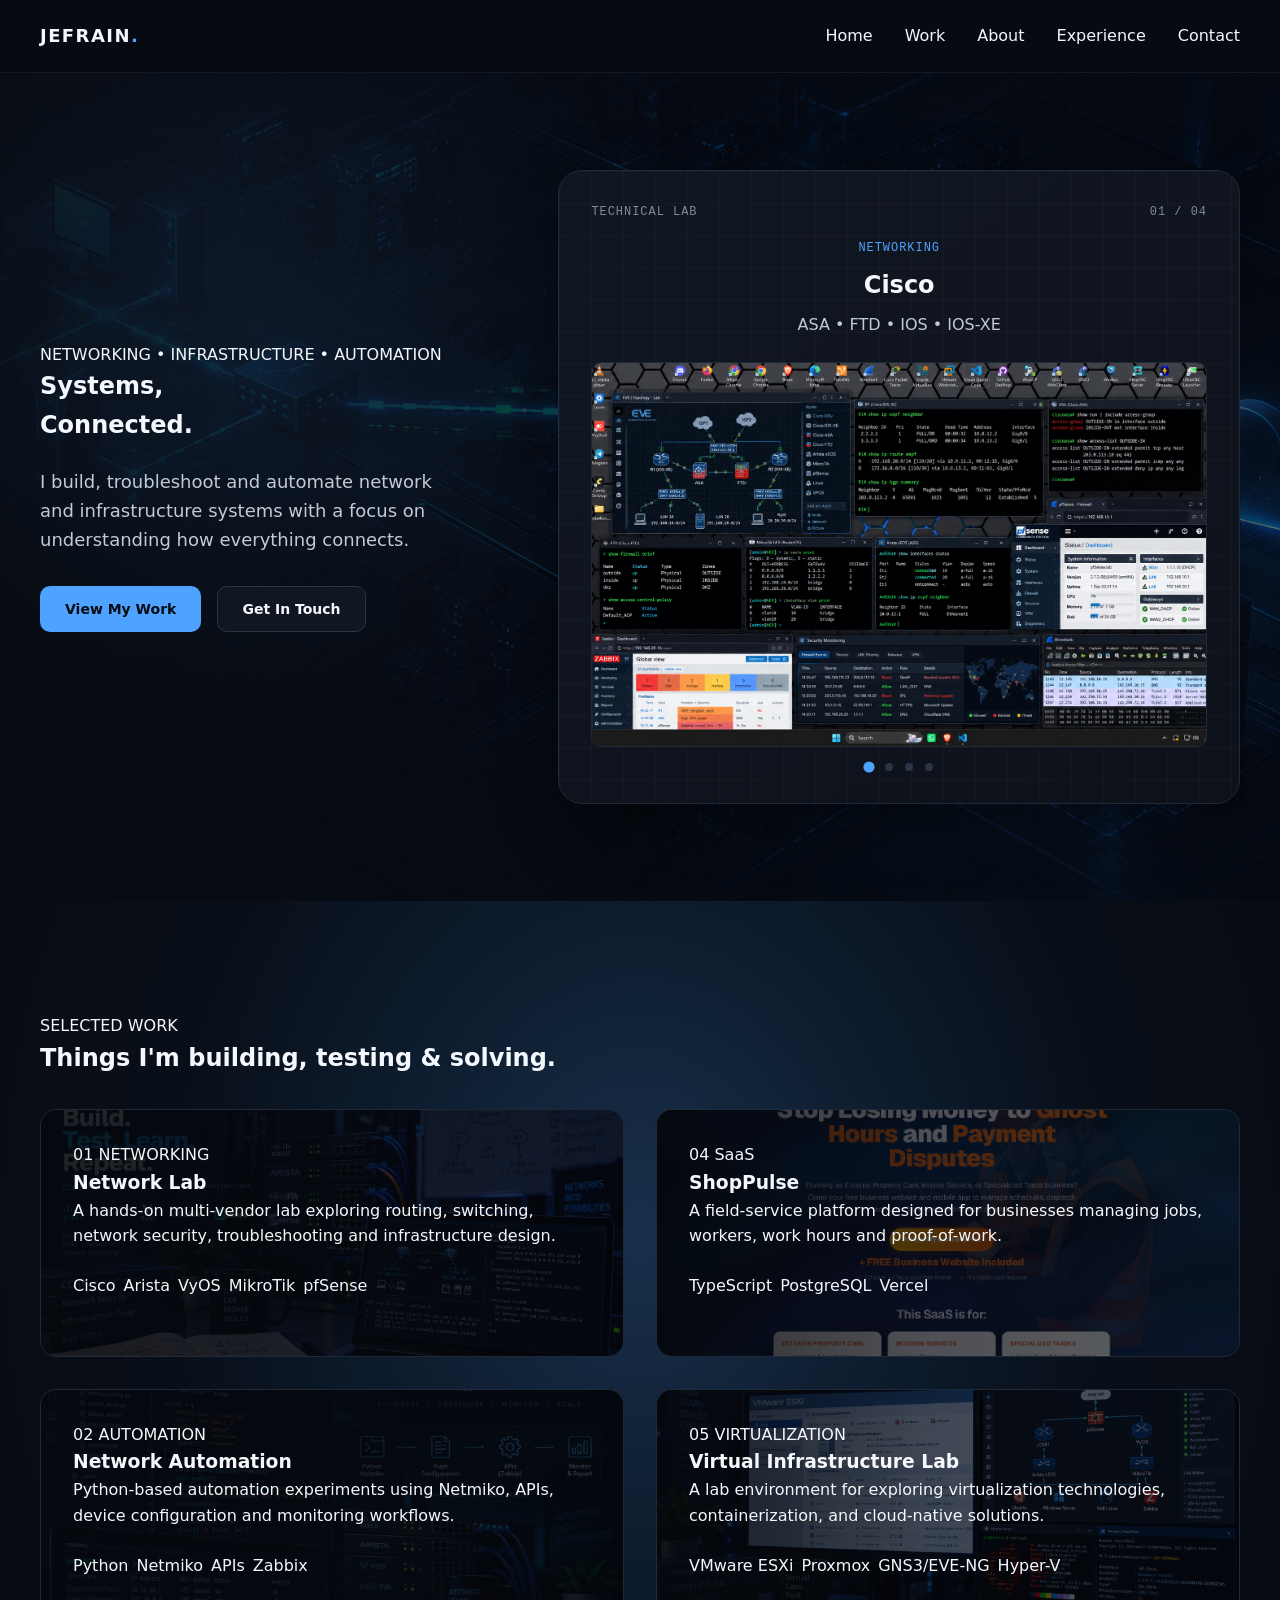
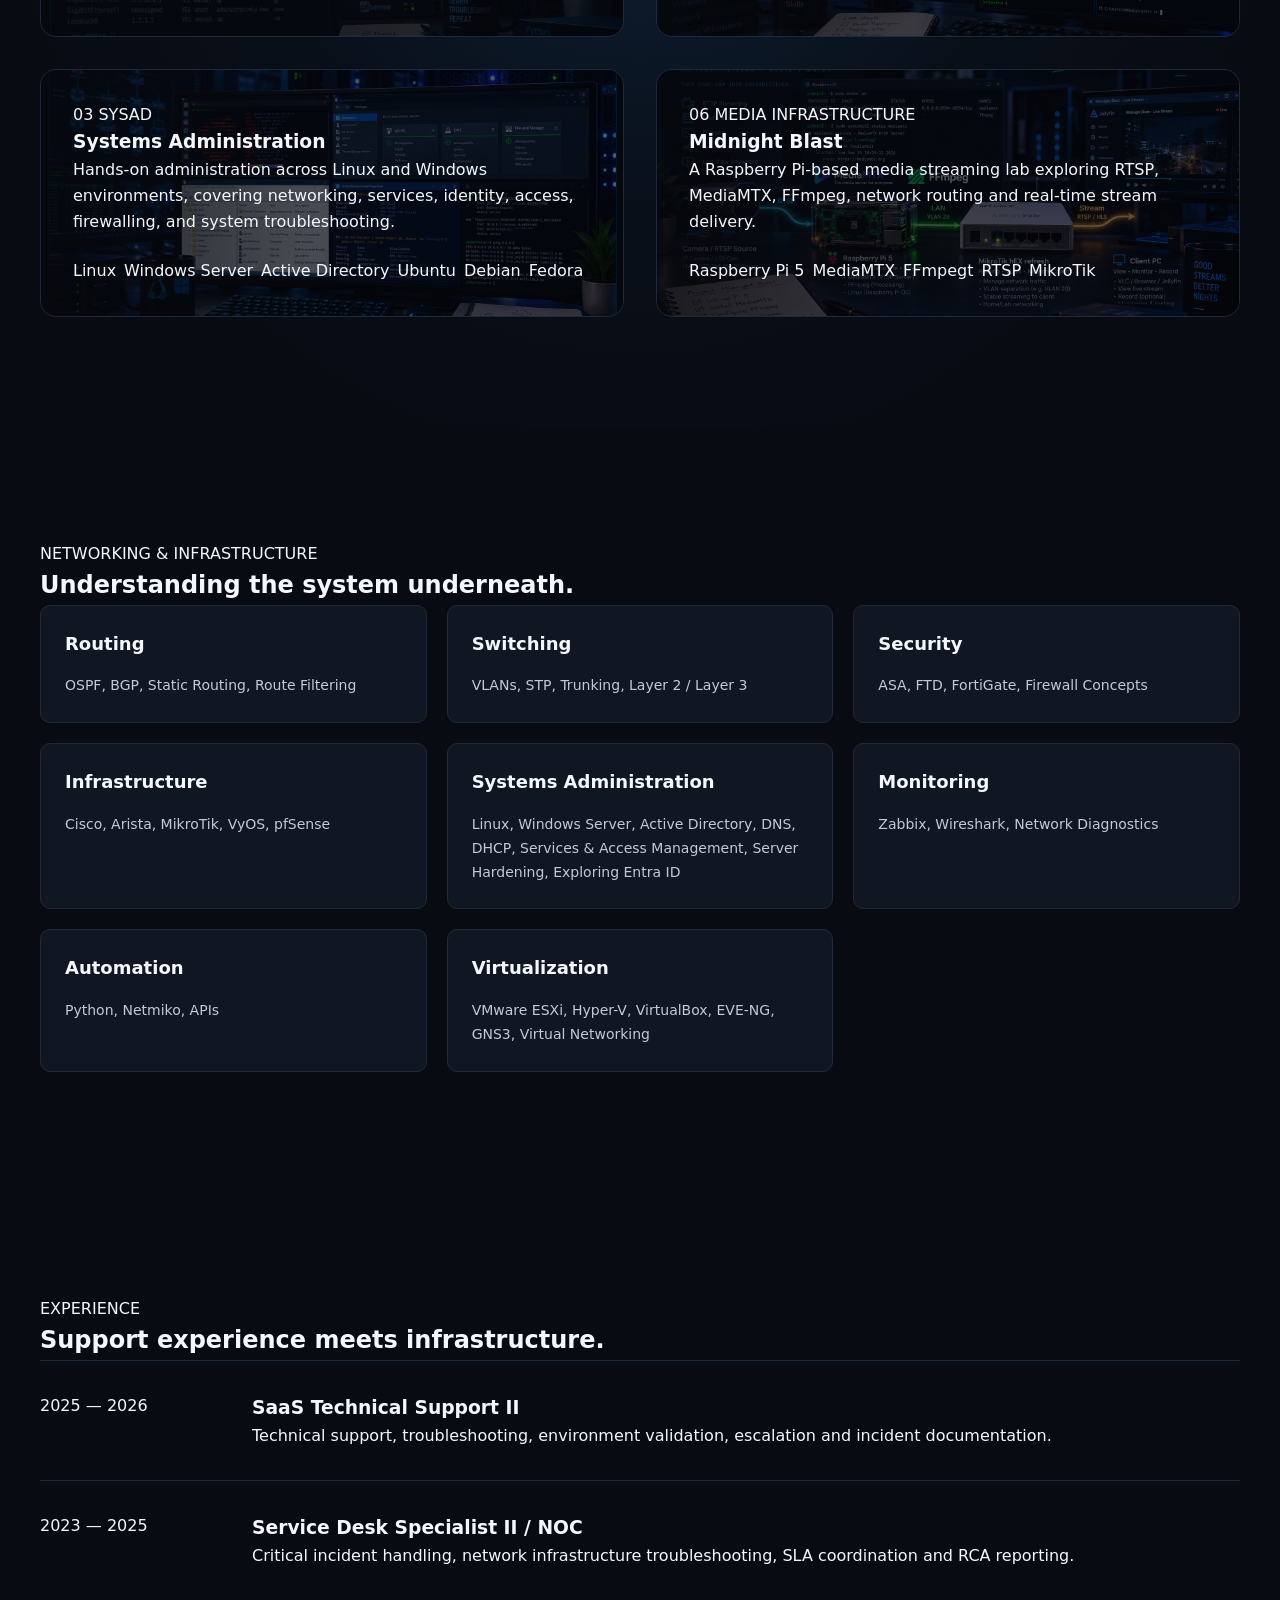
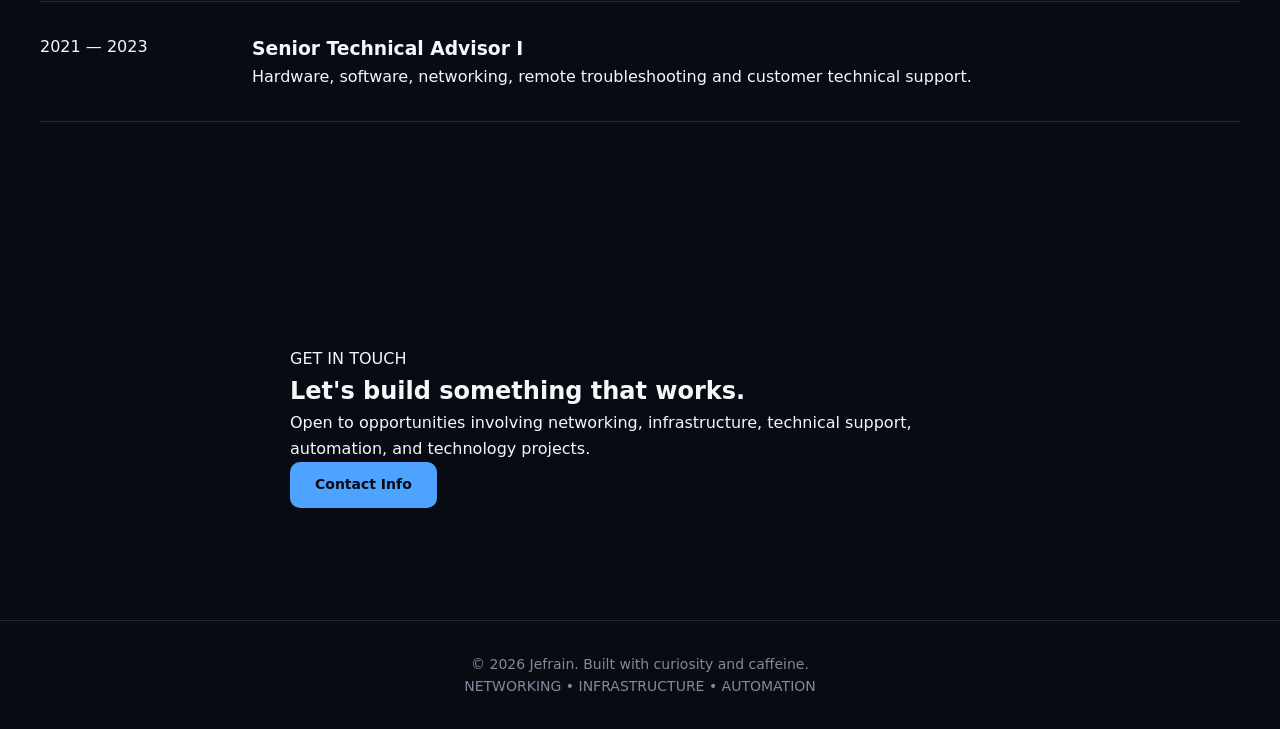
==== index.html @ 396297fc "upload arista image" ====
<!doctype html>
<html lang="en">
  <head>
    <meta charset="UTF-8" />
    <meta name="viewport" content="width=device-width, initial-scale=1.0" />

    <title>Jefrain | Networking & Infrastructure</title>

    <meta
      name="description"
      content="Jefrain's professional portfolio — networking, infrastructure, automation, technical support, and software projects."
    />

    <link rel="stylesheet" href="./css/reset.css" />
    <link rel="stylesheet" href="./css/variables.css" />
    <link rel="stylesheet" href="./css/main.css" />
    <link rel="stylesheet" href="./css/responsive.css" />
  </head>

  <body>
    <!-- =========================
         HEADER
    ========================== -->
    <header class="site-header">
      <nav class="navbar container">
        <a href="#home" class="logo"> JEFRAIN<span>.</span> </a>


        <ul class="nav-links">
          <li><a href="#home">Home</a></li>
          <li><a href="#work">Work</a></li>
          <li><a href="#about">About</a></li>
          <li><a href="#experience">Experience</a></li>
          <li><a href="#contact">Contact</a></li>
        </ul>
              
        <button
          class="nav-toggle"
          type="button"
          aria-label="Open navigation menu"
          aria-expanded="false"
        >
          <span></span>
          <span></span>
          <span></span>
        </button>
      </nav>
    </header>

    <main>
      <!-- =========================
     HERO
========================== -->
      <section id="home" class="hero">
        <div class="hero-background" aria-hidden="true"></div>

        <div class="container hero-grid">
          <div class="hero-content">
            <p class="eyebrow">NETWORKING • INFRASTRUCTURE • AUTOMATION</p>

            <h1>
              Systems,<br />
              <span>Connected.</span>
            </h1>

            <p class="hero-description">
              I build, troubleshoot and automate network</br>
              and infrastructure systems with a focus on</br>
               understanding how everything connects.
            </p>

            <div class="hero-actions">
              <a href="#work" class="btn btn-primary"> View My Work </a>

              <a href="#contact" class="btn btn-secondary"> Get In Touch </a>
            </div>
          </div>

          <!-- Vendor / Project Carousel -->
          <div class="hero-carousel">
            <div class="carousel-header">
              <span>TECHNICAL LAB</span>
              <span class="carousel-status"> 01 / 04 </span>
            </div>

            <div class="carousel-track">
              <article class="carousel-slide is-active">
                <div class="slide-label">NETWORKING</div>

                <h2>Cisco</h2>

                <p>ASA • FTD • IOS • IOS-XE</p>

              <div class="slide-visual">
                  <img
                      src="./assets/images/cisco/lab1-bg.png"
                      alt="Cisco security lab with ASA, FTD, routers, switches and Wireshark"
                  />
              </div> 
              </article>

              <article class="carousel-slide">
                <div class="slide-label">NETWORKING</div>

                <h2>Arista</h2>

                <p>EOS • Switching • Automation</p>

                <div class="slide-visual">
                  <img
                    src="./assets/images/vendors/arista.png"
                    alt="Arista Layer 2/3 switching"
                    >
                

                </div>
              </article>

              <article class="carousel-slide">
                <div class="slide-label">ROUTING</div>

                <h2>VyOS</h2>

                <p>OSPF • BGP • Routing • Firewall</p>

                <div class="slide-visual">
                  <span>VYOS</span>
                  </br>
                </br>
                </br>
                  <placeholder>....loading... please wait.....</placeholder>
                </div>
              </article>

              <article class="carousel-slide">
                <div class="slide-label">INFRASTRUCTURE</div>

                <h2>MikroTik</h2>

                <p>RouterOS • VLAN • Routing</p>

                <div class="slide-visual">
                  <span>ROUTEROS</span>
                  </br>
                </br>
                </br>
                  <placeholder>....loading... please wait.....</placeholder>
                </div>
              </article>
            </div>

            <div class="carousel-controls">

              <div class="carousel-dots">
                <button
                  class="carousel-dot is-active"
                  type="button"
                  aria-label="Go to slide 1"
                ></button>

                <button
                  class="carousel-dot"
                  type="button"
                  aria-label="Go to slide 2"
                ></button>

                <button
                  class="carousel-dot"
                  type="button"
                  aria-label="Go to slide 3"
                ></button>

                <button
                  class="carousel-dot"
                  type="button"
                  aria-label="Go to slide 4"
                ></button>
              </div>
            </div>
          </div>
        </div>
      </section>

      <!-- =========================
             WORK
        ========================== -->
      <section id="work" class="section work-section">
        <div class="container">
          <div class="section-heading">
            <p class="eyebrow">SELECTED WORK</p>

            <h2>
              Things I'm building,
              <span>testing & solving.</span>
            </h2>
          </div>

          <div class="project-grid">
            <article class="project-card project-featured" 
                      tabindex="0" role="button"  >
              <div class="project-meta">
                <span>01</span>
                <span>NETWORKING</span>
              </div>

              <h3>Network Lab</h3>
              <div
                class="project-background networking-background"
                aria-hidden="true"
              ></div>
              <p>
                A hands-on multi-vendor lab exploring routing, switching,
                network security, troubleshooting and infrastructure design.
              </p>

              <div class="project-tags">
                <span>Cisco</span>
                <span>Arista</span>
                <span>VyOS</span>
                <span>MikroTik</span>
                <span>pfSense</span>
              </div>
            </article>

            <article class="project-card" 
                      tabindex="0" role="button">
              <div class="project-meta">
                <span>02</span>
                <span>AUTOMATION</span>
              </div>

              <h3>Network Automation</h3>
              <div
                class="project-background automation-background"
                aria-hidden="true"
              ></div>
              <p>
                Python-based automation experiments using Netmiko, APIs, device
                configuration and monitoring workflows.
              </p>

              <div class="project-tags">
                <span>Python</span>
                <span>Netmiko</span>
                <span>APIs</span>
                <span>Zabbix</span>
              </div>
            </article>

            <article class="project-card" 
                    tabindex="0" role="button">
              <div class="project-meta">
                <span>03</span>
                <span>SYSAD</span>
              </div>

              <h3>Systems Administration</h3>
              <div
                class="project-background linux-bg2"
                aria-hidden="true"
              ></div>

              <p>
                  Hands-on administration across Linux and Windows environments,
                  covering networking, services, identity, access, firewalling,
                  and system troubleshooting.
              </p>

              <div class="project-tags">
                <span>Linux</span>
                 <span>Windows Server</span>
                 <span>Active Directory</span>
                <span>Ubuntu</span>
                <span>Debian</span>
                <span>Fedora</span>
              </div>
            </article>
            <article class="project-card" 
              tabindex="0" role="button">
              <div class="project-meta">
                <span>04</span>
                <span>SaaS</span>
              </div>

              <h3>ShopPulse</h3>
              <div
                class="project-background shoppulse-background"
                aria-hidden="true"
              ></div>

              <p>
                A field-service platform designed for businesses managing jobs,
                workers, work hours and proof-of-work.
              </p>

              <div class="project-tags">
                <span>TypeScript</span>
                <span>PostgreSQL</span>
                <span>Vercel</span>
              </div>
            </article>
            <article class="project-card" 
                    tabindex="0" role="button"  >
              <div class="project-meta">
                <span>05</span>
                <span>VIRTUALIZATION</span>
              </div>
              <h3>Virtual Infrastructure Lab</h3>
              <div
                class="project-background virtualization-background"
                aria-hidden="true"
                ></div>
              <p>
                A lab environment for exploring virtualization technologies,
                containerization, and cloud-native solutions.
              </p>

              <div class="project-tags">
                <span>VMware ESXi</span>
                <span>Proxmox</span>
                <span>GNS3/EVE-NG</span>
                <span>Hyper-V</span>
              </div>
            </article>
            <article class="project-card" 
                    tabindex="0" role="button">
              <div class="project-meta">
                <span>06</span>
                <span>MEDIA INFRASTRUCTURE</span>
              </div>
              <h3>Midnight Blast</h3>
              <div
                class="project-background midnight-blast-background"
                aria-hidden="true"
              ></div>
              <p>
                A Raspberry Pi-based media streaming lab exploring
                RTSP, MediaMTX, FFmpeg, network routing and
                real-time stream delivery.
              </p>

              <div class="project-tags">
                <span>Raspberry Pi 5</span>
                <span>MediaMTX</span>
                <span>FFmpegt</span>
                <span>RTSP</span>
                <span>MikroTik</span>
              </div>
            </article>
          </div>
        </div>
      </section>

      <!-- =========================
             NETWORKING
        ========================== -->
      <section id="about" class="section networking-section">
        <div class="container">
          <div class="section-heading">
            <p class="eyebrow">NETWORKING & INFRASTRUCTURE</p>

            <h2>
              Understanding the
              <span>system underneath.</span>
            </h2>
          </div>

          <div class="skills-grid">
            <div class="skill-group">
              <h3 class="skill-title">Routing</h3>
              <p>OSPF, BGP, Static Routing, Route Filtering</p>
            </div>

            <div class="skill-group">
              <h3 class="skill-title">Switching</h3>
              <p>VLANs, STP, Trunking, Layer 2 / Layer 3</p>
            </div>

            <div class="skill-group">
              <h3 class="skill-title">Security</h3>
              <p>ASA, FTD, FortiGate, Firewall Concepts</p>
            </div>

            <div class="skill-group">
              <h3 class="skill-title">Infrastructure</h3>
              <p>Cisco, Arista, MikroTik, VyOS, pfSense</p>
            </div>

            <div class="skill-group">
              <h3 class="skill-title">Systems Administration</h3>
              <p>
                Linux, Windows Server, Active Directory, DNS, DHCP,
                Services & Access Management, Server Hardening, 
                 Exploring Entra ID
              </p>
            </div>

            <div class="skill-group">
              <h3 class="skill-title">Monitoring</h3>
              <p>Zabbix, Wireshark, Network Diagnostics</p>
            </div>          

            <div class="skill-group">
              <h3 class="skill-title">Automation</h3>
              <p>Python, Netmiko, APIs</p>
            </div>

            <div class="skill-group">
              <h3 class="skill-title">Virtualization</h3>
              <p>
                VMware ESXi, Hyper-V, VirtualBox,
               EVE-NG, GNS3, Virtual Networking
              </p>
            </div>
          </div>
        </div>
      </section>

      <!-- =========================
             EXPERIENCE
        ========================== -->
      <section id="experience" class="section experience-section">
        <div class="container">
          <div class="section-heading">
            <p class="eyebrow">EXPERIENCE</p>

            <h2>
              Support experience
              <span>meets infrastructure.</span>
            </h2>
          </div>

          <div class="experience-list">
            <article class="experience-item">
              <span class="experience-year"> 2025 — 2026 </span>

              <div>
                <h3>SaaS Technical Support II</h3>
                <p>
                  Technical support, troubleshooting, environment validation,
                  escalation and incident documentation.
                </p>
              </div>
            </article>

            <article class="experience-item">
              <span class="experience-year"> 2023 — 2025 </span>

              <div>
                <h3>Service Desk Specialist II / NOC</h3>
                <p>
                  Critical incident handling, network infrastructure
                  troubleshooting, SLA coordination and RCA reporting.
                </p>
              </div>
            </article>

            <article class="experience-item">
              <span class="experience-year"> 2021 — 2023 </span>

              <div>
                <h3>Senior Technical Advisor I</h3>
                <p>
                  Hardware, software, networking, remote troubleshooting and
                  customer technical support.
                </p>
              </div>
            </article>
          </div>
        </div>
      </section>

      <!-- =========================
             CONTACT
        ========================== -->
      <section id="contact" class="section contact-section">
        <div class="container contact-content">
          <p class="eyebrow">GET IN TOUCH</p>

          <h2>
            Let's build something
            <span>that works.</span>
          </h2>

          <p>
            Open to opportunities involving networking, infrastructure,
            technical support, automation, and technology projects.
          </p>

          <button type="button" class="btn btn-primary2" id="contactModalOpen">
            Contact Info
          </button>
        </div>
      </section>
      <!-- =========================
     PROJECT ENLARGE MODAL
========================== -->
<div
    class="project-modal"
    id="projectModal"
    aria-hidden="true"
>
    <div
        class="project-modal-content"
        id="projectModalContent"
    ></div>
</div>
    </main>

    <!-- =========================
         FOOTER
    ========================== -->
    <footer class="site-footer">
      <div class="container footer-content">
        <p>© 2026 Jefrain. Built with curiosity and caffeine.</p>

        <p>NETWORKING • INFRASTRUCTURE • AUTOMATION</p>
      </div>
    </footer>

    <!-- =========================
     CONTACT MODAL
========================== -->
    <div class="contact-modal" id="contactModal" aria-hidden="true">
      <div class="contact-modal-backdrop"></div>

      <div
        class="contact-modal-panel"
        role="dialog"
        aria-modal="true"
        aria-labelledby="contactModalTitle"
      >
        <button
          type="button"
          class="contact-modal-close"
          id="contactModalClose"
          aria-label="Close contact information"
        >
          ×
        </button>

        <p class="eyebrow">CONTACT</p>

        <h2 id="contactModalTitle">Let's connect.</h2>

        <p class="contact-modal-description">
          Feel free to reach out regarding networking, infrastructure, technical
          support, automation, or technology projects.
        </p>

        <div class="contact-modal-links">
          <a href="mailto:jefpaigalan.14@gmail.com" class="contact-link">
            <span>Email</span>

            <strong> jefpaigalan.14@gmail.com </strong>
          </a>

          <a
            href="https://github.com/fraine83"
            target="_blank"
            rel="noopener noreferrer"
            class="contact-link"
          >
            <span>GitHub</span>

            <strong> View GitHub </strong>
          </a>

          <a
            href="https://www.linkedin.com/in/jefrain-paigalan-88a523220/"
            target="_blank"
            rel="noopener noreferrer"
            class="contact-link"
          >
            <span>LinkedIn</span>

            <strong> View Profile </strong>
          </a>
          <a href="tel:+63XXXXXXXXXX" class="contact-link">
            <span>Phone</span>

            <strong> +63 995 965 7928 </strong>
          </a>
        </div>
      </div>
    </div>

    <!-- JavaScript -->
    <script type="module" src="./js/main.js"></script>
    <script type="module" src="./js/navigation.js"></script>
    <script type="module" src="./js/carousel.js"></script>
    <script type="module" src="./js/modal.js"></script>
    <script type="module" src="./js/project-modal.js"></script>
  </body>
</html>
---- css/variables.css ----
:root {
    /* =========================
       COLORS
    ========================== */

    --color-bg: #080b12;
    --color-bg-secondary: #0d111a;

    --color-surface: #111722;
    --color-surface-hover: #151d2b;

    --color-border: #202938;
    --color-border-light: #2b3547;

    --color-text: #f4f7fb;
    --color-text-secondary: #c3cad6;
    --color-text-muted: #7f8a9d;

    --color-accent: #4da3ff;
    --color-accent-light: #79bbff;
    --color-accent-dark: #287dcc;

    --color-success: #4ade80;


    /* =========================
       TYPOGRAPHY
    ========================== */

    --font-primary:
        Inter,
        ui-sans-serif,
        system-ui,
        -apple-system,
        BlinkMacSystemFont,
        "Segoe UI",
        sans-serif;

    --font-mono:
        "JetBrains Mono",
        "SFMono-Regular",
        Consolas,
        "Liberation Mono",
        monospace;


    /* =========================
       FONT SIZES
    ========================== */

    --text-xs: 0.75rem;
    --text-sm: 0.875rem;
    --text-base: 1rem;
    --text-lg: 1.125rem;
    --text-xl: 1.25rem;
    --text-2xl: 1.5rem;
    --text-3xl: 2rem;
    --text-4xl: 2.75rem;
    --text-5xl: 4rem;
    --text-6xl: 5rem;


    /* =========================
       SPACING
    ========================== */

    --space-1: 0.25rem;
    --space-2: 0.5rem;
    --space-3: 0.75rem;
    --space-4: 1rem;
    --space-5: 1.25rem;
    --space-6: 1.5rem;
    --space-8: 2rem;
    --space-10: 2.5rem;
    --space-12: 3rem;
    --space-16: 4rem;
    --space-20: 5rem;
    --space-24: 6rem;
    --space-32: 8rem;


    /* =========================
       LAYOUT
    ========================== */

    --container-width: 1200px;
    --container-padding: 1.5rem;

    --section-padding: 7rem;


    /* =========================
       BORDER RADIUS
    ========================== */

    --radius-sm: 6px;
    --radius-md: 10px;
    --radius-lg: 16px;
    --radius-xl: 24px;


    /* =========================
       SHADOWS
    ========================== */

    --shadow-sm:
        0 4px 12px rgba(0, 0, 0, 0.2);

    --shadow-md:
        0 12px 30px rgba(0, 0, 0, 0.3);

    --shadow-lg:
        0 20px 60px rgba(0, 0, 0, 0.4);


    /* =========================
       TRANSITIONS
    ========================== */

    --transition-fast: 150ms ease;
    --transition-normal: 250ms ease;
    --transition-slow: 400ms ease;
}
---- css/main.css ----
/* =========================
   BASE
========================= */

body {
    background: var(--color-bg);
    color: var(--color-text);
    font-family: var(--font-primary);
    font-size: var(--text-base);
    line-height: 1.6;
}

::selection {
    background: var(--color-accent);
    color: var(--color-bg);
}


/* =========================
   LAYOUT
========================= */

.container {
    width: min(100% - (var(--container-padding) * 2), var(--container-width));
    margin-inline: auto;
}

.section {
    padding-block: var(--section-padding);
}

.section-header {
    margin-bottom: var(--space-12);
}

.section-eyebrow {
    margin-bottom: var(--space-3);
    color: var(--color-accent);
    font-family: var(--font-mono);
    font-size: var(--text-sm);
    font-weight: 600;
    letter-spacing: 0.08em;
    text-transform: uppercase;
}

.section-title {
    font-size: var(--text-4xl);
    line-height: 1.15;
    letter-spacing: -0.03em;
}

.section-description {
    max-width: 650px;
    margin-top: var(--space-4);
    color: var(--color-text-secondary);
}


/* =========================
   HEADER
========================= */

.site-header {
    position: sticky;
    top: 0;
    z-index: 1000;

    border-bottom: 1px solid rgba(255, 255, 255, 0.06);

    background: rgba(8, 11, 18, 0.85);
    backdrop-filter: blur(16px);
}

.navbar {
    min-height: 72px;

    display: flex;
    align-items: center;
    justify-content: space-between;
}

.logo {
    color: var(--color-text);
    font-size: var(--text-lg);
    font-weight: 800;
    letter-spacing: 0.08em;
}

.logo span {
    color: var(--color-accent);
}

.nav-links {
    display: flex;
    align-items: center;
    gap: var(--space-8);
}

.nav-link {
    position: relative;

    color: var(--color-text-secondary);
    font-size: var(--text-sm);

    transition:
        color var(--transition-fast);
}

.nav-link:hover,
.nav-link:focus-visible {
    color: var(--color-text);
}

.nav-link::after {
    content: "";

    position: absolute;
    left: 0;
    bottom: -8px;

    width: 100%;
    height: 2px;

    background: var(--color-accent);

    transform: scaleX(0);
    transform-origin: left;

    transition: transform var(--transition-normal);
}

.nav-link:hover::after,
.nav-link:focus-visible::after {
    transform: scaleX(1);
}

.nav-toggle {
    display: none;
}


/* =========================
   HERO
========================= */

.hero {
    position: relative;
    min-height: calc(100vh - 72px);
    display: flex;
    align-items: center;
    padding-block: var(--space-20);
    overflow: hidden;
    isolation: isolate;
}

.hero-background {
    position: absolute;
    inset: 0;

    background-image:
        linear-gradient(
            90deg,
            rgba(8, 11, 18, 0.96) 0%,
            rgba(8, 11, 18, 0.82) 35%,
            rgba(8, 11, 18, 0.55) 65%,
            rgba(8, 11, 18, 0.60) 100%
        ),
        url("../assets/images/projects/hero-network-bg.png");

    background-size: cover;
    background-position: center;
    background-repeat: no-repeat;

    z-index: -1;
}

.hero-grid {
    position: relative;
    z-index: 1;

    display: grid;
    grid-template-columns: 1fr 1.5fr;
    align-items: center;
    gap: var(--space-16);
}


.hero::before {
    content: "";

    position: absolute;
    inset: 0;

    background:
        radial-gradient(
            circle at 20% 30%,
            rgba(77, 163, 255, 0.08),
            transparent 35%
        ),
        radial-gradient(
            circle at 80% 70%,
            rgba(77, 163, 255, 0.05),
            transparent 30%
        );

    pointer-events: none;
}

.hero-content {
    position: relative;
    z-index: 1;

    display: flex;
    flex-direction: column;
    align-items: flex-start;
    
    max-width: 600px;
}

/* .hero-text {
    max-width: 650px;
} */


.hero-eyebrow {
    margin-bottom: var(--space-5);
    
    color: var(--color-accent);
    font-family: var(--font-mono);
    font-size: var(--text-sm);
    font-weight: 600;
    letter-spacing: 0.1em;
}

.hero-title {
    font-size: clamp(
        var(--text-4xl),
        6vw,
        var(--text-6xl)
    );

    line-height: 0.98;
    letter-spacing: -0.05em;
}

.hero-title span {
    color: var(--color-accent);
}

.hero-description {
    max-width: 600px;
    margin-top: var(--space-6);

    color: var(--color-text-secondary);
    font-size: var(--text-lg);
}

.hero-actions {
    display: flex;
    flex-wrap: wrap;
    gap: var(--space-4);

    margin-top: var(--space-8);
}


/* =========================
   BUTTONS
========================= */

.btn {
    display: inline-flex;
    align-items: center;
    justify-content: center;

    min-height: 46px;
    padding-inline: var(--space-6);

    border: 1px solid transparent;
    border-radius: var(--radius-md);

    font-size: var(--text-sm);
    font-weight: 600;

    transition:
        background var(--transition-fast),
        border-color var(--transition-fast),
        color var(--transition-fast),
        transform var(--transition-fast);
}

.btn:hover {
    transform: translateY(-2px);
}

.btn-primary {
    background: var(--color-accent);
    color: var(--color-bg);   
}
.btn-primary2 {
    background: var(--color-accent);
    color: var(--color-bg);   
}

.btn-primary:hover {
    background: var(--color-accent-light);
}

.btn-secondary {
    border-color: var(--color-border-light);
    background: var(--color-surface);
    color: var(--color-text);
}

.btn-secondary:hover {
    border-color: var(--color-accent);
}

/* =========================
   HERO CAROUSEL
========================= */

.hero-carousel {
    position: relative;

    width: 100%;
    min-width: 0;
    min-height: 480px;

    padding: var(--space-8);

    border: 1px solid var(--color-border);
    border-radius: var(--radius-xl);

    background:
        linear-gradient(
            145deg,
            var(--color-surface),
            var(--color-bg-secondary)
        );

    box-shadow: var(--shadow-lg);

    overflow: hidden;
}


/* Subtle technical grid */
.hero-carousel::before {
    content: "";

    position: absolute;
    inset: 0;

    background-image:
        linear-gradient(
            rgba(255, 255, 255, 0.025) 1px,
            transparent 1px
        ),
        linear-gradient(
            90deg,
            rgba(255, 255, 255, 0.025) 1px,
            transparent 1px
        );

    background-size: 32px 32px;

    pointer-events: none;
}


/* =========================
   CAROUSEL HEADER
========================= */

.carousel-header {
    position: relative;
    z-index: 2;

    display: flex;
    justify-content: space-between;
    align-items: center;

    width: 100%;
    margin-bottom: var(--space-4);

    color: var(--color-text-muted);

    font-family: var(--font-mono);
    font-size: var(--text-xs);

    letter-spacing: 0.08em;
}


/* =========================
   CAROUSEL TRACK
========================= */

.carousel-track {
    position: relative;
    z-index: 1;

    width: 100%;
}


/* =========================
   SLIDES
========================= */

.carousel-slide {
    position: absolute;
    inset: 0;

    width: 100%;

    display: flex;
    flex-direction: column;
    align-items: center;

    opacity: 0;
    visibility: hidden;
    pointer-events: none;

    transition:
        opacity var(--transition-slow),
        visibility var(--transition-slow);
}

.carousel-slide.is-active {
    position: relative;

    opacity: 1;
    visibility: visible;
    pointer-events: auto;
}


/* =========================
   SLIDE TEXT
========================= */

.slide-label {
    margin-bottom: var(--space-2);

    color: var(--color-accent);

    font-family: var(--font-mono);
    font-size: var(--text-xs);

    text-transform: uppercase;
    letter-spacing: 0.08em;
}

.carousel-slide h2 {
    font-size: var(--text-2xl);
    text-align: center;
}

.carousel-slide p {
    margin-top: var(--space-2);

    color: var(--color-text-secondary);

    text-align: center;
}


/* =========================
   LAB IMAGE
========================= */

.slide-visual {
    width: 100%;
    aspect-ratio: 16 / 10;

    margin-top: var(--space-6);

    overflow: hidden;

    border: 1px solid var(--color-border);
    border-radius: var(--radius-md);

    background: var(--color-bg);
}

.slide-visual img {
    display: block;

    width: 100%;
    height: 100%;

    object-fit: cover;

    transition:
        transform var(--transition-slow),
        filter var(--transition-slow);
}

.carousel-slide:hover .slide-visual img {
    transform: scale(1.03);
    filter: brightness(1.1);
}


/* =========================
   CAROUSEL CONTROLS
========================= */

.carousel-controls {
    position: relative;
    left: 0;
    right: 0;
    width: 100%;
    margin-top: var(--space-4);
    
    z-index: 3;

    display: flex;
    justify-content: center;
    align-items: center;
}

.carousel-btn {
    width: 40px;
    height: 40px;

    display: flex;
    align-items: center;
    justify-content: center;

    border: 1px solid var(--color-border);
    border-radius: 50%;

    background: var(--color-surface);
    color: var(--color-text);

    transition:
        border-color var(--transition-fast),
        background var(--transition-fast);
}

.carousel-btn:hover {
    border-color: var(--color-accent);
    background: var(--color-surface-hover);
}


/* =========================
   DOTS
========================= */

.carousel-dots {
    display: flex;
    align-items: center;
    justify-content: center;
    gap: var(--space-3);
    
}

.carousel-dot {
    width: 8px;
    height: 8px;
    border-radius: 50%;
    background: var(--color-border-light);
    transition:
        background var(--transition-fast),
        transform var(--transition-fast);
}

.carousel-dot:hover {
    background: var(--color-text-muted);
    transform: scale(1.2);
}
.carousel-dot.is-active {
    background: var(--color-accent);
    transform: scale(1.4);
}


/* =========================
   WORK / PROJECTS
========================= */


.project-grid {
    margin-top: var(--space-8);
    display: grid;
    grid-template-columns: repeat(2, 1fr);
    grid-template-rows: repeat(3, 1fr);
    grid-auto-flow: column;
    gap: 2rem;
}
/* =========================
   PROJECT CARDS
========================= */

.project-card {
    position: relative;
    overflow: hidden;
    isolation: isolate;

    padding: var(--space-8);

    border: 1px solid var(--color-border);
    border-radius: var(--radius-lg);

    background: var(--color-surface);
    
    cursor: pointer;

    transition:
        transform var(--transition-normal),
        border-color var(--transition-normal),
        background var(--transition-normal);
}

.project-card:hover {
    transform: translateY(-3px)scale(1.005);

    border-color: var(--color-border-light);
    box-shadow:
        0 10px 25px rgba(0, 0, 0, 0.35);

}

.project-card.featured {
    grid-column: span 2;
}

.project-category {
    color: var(--color-accent);

    font-family: var(--font-mono);
    font-size: var(--text-xs);
    text-transform: uppercase;
    letter-spacing: 0.08em;
}

.project-title {
    margin-top: var(--space-3);

    font-size: var(--text-2xl);
}

.project-description {
    margin-top: var(--space-4);

    color: var(--color-text-secondary);
}

.project-tags {
    display: flex;
    flex-wrap: wrap;
    gap: var(--space-2);

    margin-top: var(--space-6);
}

.project-tag {
    padding: 4px 10px;

    border: 1px solid var(--color-border);
    border-radius: var(--radius-sm);

    color: var(--color-text-muted);

    font-family: var(--font-mono);
    font-size: var(--text-xs);
}

/* =========================
   PROJECT BACKGROUNDS
========================= */

/* Background layer */
.project-background {
    position: absolute;
    inset: 0;
    z-index: 0;

    background-size: cover;
    background-position: center;
    background-repeat: no-repeat;

    filter: brightness(0.75);

    transform: scale(1); 

     transition:
        filter var(--transition-slow),
        transform var(--transition-slow);
}

/* Brighten + zoom image on hover */
.project-card:hover .project-background {
    filter: brightness(1.15);
    transform: scale(1.05);
}

/* Content layer */
.project-card > *:not(.project-background) {
    position: relative;
    z-index: 1;
}


/* SHOPPULSE */
.shoppulse-background {
    background-image:
        linear-gradient(
            90deg,
            rgba(4, 5, 8, 0.77) 0%,
            rgba(4, 5, 18, 0.60) 45%,
            rgba(4, 15, 18, 0.52) 100%
        ),
        url("../assets/images/projects/shopulse-bg.png");
}


/* AUTOMATION */
.automation-background {
    background-image:
        linear-gradient(
            90deg,
            rgba(8, 11, 18, 0.85) 0%,
            rgba(8, 11, 18, 0.80) 45%,
            rgba(8, 11, 18, 0.62) 100%
        ),
        url("../assets/images/projects/automation-bg.png");
}
/* NETWORKING */
.networking-background {
    background-image:
        linear-gradient(
            90deg,
            rgba(8, 11, 18, 0.85) 0%,
            rgba(8, 11, 18, 0.80) 45%,
            rgba(8, 11, 18, 0.62) 100%
        ),
        url("../assets/images/projects/network.png");
}
/* LINUX */
.linux-bg2 {
    background-image:
        linear-gradient(
            90deg,
            rgba(8, 11, 18, 0.85) 0%,
            rgba(8, 11, 18, 0.60) 45%,
            rgba(8, 11, 18, 0.52) 100%
        ),
        url("../assets/images/projects/linux-bg2.png");
}
/* VIRTUALIZATION */
.virtualization-background {
    background-image:
        linear-gradient(
            90deg,
            rgba(8, 11, 18, 0.85) 0%,
            rgba(8, 11, 18, 0.60) 45%,
            rgba(8, 11, 18, 0.52) 100%
        ),
        url("../assets/images/projects/virtualization-bg.png");
}
/* MIDNIGHT BLAST */
.midnight-blast-background {
    background-image:
        linear-gradient(
            90deg,
            rgba(8, 11, 18, 0.85) 0%,
            rgba(8, 11, 18, 0.60) 45%,
            rgba(8, 11, 18, 0.52) 100%
        ),
        url("../assets/images/projects/midnight-blast-bg.png");
}

/* =========================
   WORK / PROJECTS
========================= */
.work-section {
    position: relative;
    overflow: hidden;
    background: var(--color-bg);
}

.work-section::before {
    content: "";
    position: absolute;
    top: 0;
    left: 50%;
    width: 140%;
    height: 2200px;

    transform: translateX(-50%);

    background: radial-gradient(
        ellipse 55% 55% at 50% 15%,
        rgba(77, 163, 255, 0.24) 0%,
        rgba(40, 125, 204, 0.14) 28%,
        rgba(20, 67, 115, 0.07) 48%,
        transparent 72%
    );

    pointer-events: none;
    z-index: 0;
}

.work-section > .container {
    position: relative;
    z-index: 1;
}


/* =========================
   PROJECT MODAL
========================= */

.project-modal {
    position: fixed;
    inset: 0;
    z-index: 3000;

    display: flex;
    align-items: center;
    justify-content: center;

    padding: 3rem;

    background: rgba(4, 7, 12, 0.88);
    backdrop-filter: blur(10px);

    opacity: 0;
    visibility: hidden;
    pointer-events: none;

    transition:
        opacity var(--transition-normal),
        visibility var(--transition-normal);
}

.project-modal.is-open {
    opacity: 1;
    visibility: visible;
    pointer-events: auto;
}

.project-modal-content {
    width: min(1100px, 90vw);
    min-height: 600px;

    position: relative;
    overflow: hidden;

    background: var(--color-surface);

    border: 1px solid var(--color-border-light);
    border-radius: var(--radius-xl);

    box-shadow: var(--shadow-lg);

    transform: scale(0.94);

    transition: transform var(--transition-normal);
}

.project-modal.is-open .project-modal-content {
    transform: scale(1);
}

.project-modal-content .project-card {
    width: 100%;
    min-height: 600px;

    border: 0;
    border-radius: 0;

    cursor: default;
}

.project-modal-content {
    width: min(1100px, 90vw);
    min-height: 600px;

    position: relative;
    overflow: hidden;

    background: var(--color-surface);
    border: 1px solid rgba(77, 163, 255, 0.45);
    border-radius: var(--radius-xl);

    box-shadow:
        0 0 40px rgba(77, 163, 255, 0.12),
        0 30px 80px rgba(0, 0, 0, 0.55);

    transform: scale(0.94);

    transition:
        transform var(--transition-normal),
        box-shadow var(--transition-normal);
}

.project-modal.is-open .project-modal-content {
    transform: scale(1);
}
.project-modal-content .project-background {
    filter: brightness(1.15) saturate(1.15);
}

/* =========================
   SKILLS
========================= */

.skills-grid {
    display: grid;
    grid-template-columns: repeat(3, 1fr);
    gap: var(--space-5);
}

.skill-group {
    padding: var(--space-6);

    border: 1px solid var(--color-border);
    border-radius: var(--radius-md);

    background: var(--color-surface);

    transition:
        transform var(--transition-normal),
        border-color var(--transition-normal),
        background var(--transition-normal);
}

.skill-group:hover {
    transform: translateY(-4px);
    border-color: var(--color-border-light);
    background: var(--color-surface-hover);
}

.skill-title {
    margin-bottom: var(--space-4);

    color: var(--color-text);
    font-size: var(--text-lg);
}

.skill-group p {
    color: var(--color-text-secondary);

    font-size: var(--text-sm);
    line-height: 1.7;
}


/* =========================
   EXPERIENCE
========================= */

.experience-list {
    display: flex;
    flex-direction: column;
}

.experience-item {
    display: grid;
    grid-template-columns: 180px 1fr;
    gap: var(--space-8);

    padding-block: var(--space-8);

    border-top: 1px solid var(--color-border);
}

.experience-item:last-child {
    border-bottom: 1px solid var(--color-border);
}

.experience-date {
    color: var(--color-accent);

    font-family: var(--font-mono);
    font-size: var(--text-sm);
}

.experience-role {
    font-size: var(--text-xl);
}

.experience-company {
    margin-top: var(--space-1);

    color: var(--color-text-secondary);
}

.experience-description {
    max-width: 700px;
    margin-top: var(--space-4);

    color: var(--color-text-muted);
}


/* =========================
   CONTACT
========================= */

.contact {
    text-align: center;
}

.contact-content {
    max-width: 700px;
    margin-inline: auto;
}

.contact-description {
    margin-top: var(--space-4);

    color: var(--color-text-secondary);
}

.contact-actions {
    margin-top: var(--space-8);
}


/* =========================
   FOOTER
========================= */

.site-footer {
    padding-block: var(--space-8);

    border-top: 1px solid var(--color-border);

    color: var(--color-text-muted);

    font-size: var(--text-sm);
    text-align: center;
}

/* =========================
   CONTACT MODAL
========================= */

.contact-modal {
    position: fixed;
    inset: 0;
    z-index: 2000;

    display: flex;
    align-items: center;
    justify-content: center;

    padding: var(--space-6);

    opacity: 0;
    visibility: hidden;
    pointer-events: none;

    transition:
        opacity var(--transition-normal),
        visibility var(--transition-normal);
}

/* Modal visible state */
.contact-modal.is-open {
    opacity: 1;
    visibility: visible;
    pointer-events: auto;
}


/* =========================
   MODAL BACKDROP
========================= */

.contact-modal-backdrop {
    position: absolute;
    inset: 0;

    background: rgba(4, 7, 12, 0.82);
    backdrop-filter: blur(8px);
}


/* =========================
   MODAL PANEL
========================= */

.contact-modal-panel {
    position: relative;
    z-index: 1;

    width: min(100%, 560px);

    padding: var(--space-10);

    background: var(--color-surface);

    border: 1px solid var(--color-border-light);
    border-radius: var(--radius-xl);

    box-shadow: var(--shadow-lg);

    /* Opening animation */
    transform: translateY(20px) scale(0.98);

    transition:
        transform var(--transition-normal);
}

.contact-modal.is-open .contact-modal-panel {
    transform: translateY(0) scale(1);
}


/* =========================
   CLOSE BUTTON
========================= */

.contact-modal-close {
    position: absolute;

    top: var(--space-4);
    right: var(--space-4);

    width: 40px;
    height: 40px;

    display: flex;
    align-items: center;
    justify-content: center;

    color: var(--color-text-secondary);
    background: var(--color-bg-secondary);

    border: 1px solid var(--color-border);
    border-radius: 50%;

    font-size: var(--text-xl);
    line-height: 1;

    transition:
        color var(--transition-fast),
        border-color var(--transition-fast),
        background var(--transition-fast),
        transform var(--transition-fast);
}

.contact-modal-close:hover {
    color: var(--color-text);

    background: var(--color-surface-hover);
    border-color: var(--color-accent);
    transform: rotate(90deg);
}


/* =========================
   MODAL TEXT
========================= */

.contact-modal-panel .eyebrow {
    margin-bottom: var(--space-3);
}

.contact-modal-panel h2 {
    padding-right: var(--space-12);

    color: var(--color-text);

    font-size: var(--text-3xl);
    line-height: 1.15;
}

.contact-modal-description {
    margin-top: var(--space-4);

    max-width: 480px;

    color: var(--color-text-secondary);

    line-height: 1.7;
}


/* =========================
   CONTACT LINKS
========================= */

.contact-modal-links {
    display: flex;
    flex-direction: column;

    gap: var(--space-3);

    margin-top: var(--space-8);
}

.contact-link {
    display: flex;
    align-items: center;
    justify-content: space-between;

    gap: var(--space-4);

    padding: var(--space-2); /*var(--space-5)*/

    background: var(--color-bg-secondary);

    border: 1px solid var(--color-border);
    border-radius: var(--radius-md);

    transition:
        background var(--transition-fast),
        border-color var(--transition-fast),
        transform var(--transition-fast);
}

.contact-link:hover {
    background: var(--color-surface-hover);

    border-color: var(--color-accent);

    transform: translateX(4px);
}


/* Left label: Email / GitHub / LinkedIn */
.contact-link span {
    color: var(--color-text-muted);

    font-family: var(--font-mono);
    font-size: var(--text-xs);

    text-transform: uppercase;
    letter-spacing: 0.08em;
}


/* Right-side value */
.contact-link strong {
    color: var(--color-text);

    font-size: var(--text-sm);
    font-weight: 400;

    text-align: right;

    transition: color var(--transition-fast);
}

.contact-link:hover strong {
    color: var(--color-accent-light);
}
---- css/responsive.css ----
/* =========================
   MOBILE — 480px AND BELOW
========================= */

@media (max-width: 480px) {

    :root {
        --container-padding: 1rem;
        --section-padding: 4rem;
    }


    /* =========================
       NAVIGATION
    ========================= */
   
    .logo {
    margin: 0;
}
    .navbar {
        position: relative;
        min-height: 72px;

        display: flex;
        align-items: center;
        justify-content: space-between;
    }

    .nav-links {
        display: none;
    }

    .nav-toggle {
        display: flex;
        flex-direction: column;
        justify-content: center;
        align-items: center;

        width: 42px;
        height: 42px;
        gap: 5px;

        margin-left: auto;
        flex-shrink: 0;
    }

    .nav-toggle span {
        display: block;

        width: 24px;
        height: 2px;

        background: var(--color-text);
        border-radius: 2px;

        transition:
            transform var(--transition-normal),
            opacity var(--transition-normal);
    }


    /* Mobile menu open */

    .nav-links.is-open {
        display: flex;

        position: absolute;
        top: 100%;
        left: 0;
        right: 0;

        flex-direction: column;
        align-items: stretch;

        padding:
            var(--space-4)
            var(--container-padding)
            var(--space-6);

        background: rgba(8, 11, 18, 0.97);

        border-top: 1px solid var(--color-border);
        border-bottom: 1px solid var(--color-border);

        backdrop-filter: blur(12px);

        z-index: 1000;
    }

    .nav-links.is-open li {
        width: 100%;
    }

    .nav-links.is-open a {
        display: block;

        width: 100%;
        padding: var(--space-4) 0;

        color: var(--color-text-secondary);

        border-bottom: 1px solid var(--color-border);
    }

    .nav-links.is-open li:last-child a {
        border-bottom: 0;
    }

    .nav-links.is-open a:hover {
        color: var(--color-accent);
    }


    /* Hamburger -> X */

    .nav-toggle.is-open span:nth-child(1) {
        transform: translateY(7px) rotate(45deg);
    }

    .nav-toggle.is-open span:nth-child(2) {
        opacity: 0;
    }

    .nav-toggle.is-open span:nth-child(3) {
        transform: translateY(-7px) rotate(-45deg);
    }


    /* =========================
       HERO
    ========================= */

    .hero {
        min-height: auto;
        padding-block: var(--space-10);
    }

    .hero-grid {
        grid-template-columns: 1fr;
        gap: var(--space-10);
    }

    .hero-content {
        max-width: 100%;
    }

    .hero h1 {
        font-size: 2.75rem;
        line-height: 1;
    }

    .hero-description {
        max-width: 100%;
        font-size: var(--text-base);
    }

    .hero-actions {
        width: 100%;
    }

    .hero-actions .btn {
        flex: 1;
    }


    /* =========================
       CAROUSEL
    ========================= */

    .hero-carousel {
        width: 100%;
        min-height: auto;
        padding: var(--space-4);
    }

    .carousel-header {
        font-size: 0.7rem;
    }

    .carousel-slide h2 {
        font-size: var(--text-xl);
    }

    .carousel-slide p {
        font-size: var(--text-sm);
    }

    .slide-visual {
        margin-top: var(--space-4);
    }


    /* =========================
       PROJECTS
    ========================= */

    .project-grid {
        display: grid;

        grid-template-columns: 1fr;
        grid-template-rows: none;
        grid-auto-flow: row;

        gap: var(--space-5);
    }

    .project-card {
        width: 100%;
        min-width: 0;

        padding: var(--space-6);
    }

    /* Reset desktop project positions */

    .project-card:nth-child(1),
    .project-card:nth-child(2),
    .project-card:nth-child(3),
    .project-card:nth-child(4),
    .project-card:nth-child(5),
    .project-card:nth-child(6) {
        grid-column: auto;
        grid-row: auto;
    }


    /* =========================
       SKILLS
    ========================= */

    .skills-grid {
        grid-template-columns: 1fr;
    }


    /* =========================
       EXPERIENCE
    ========================= */

    .experience-item {
        grid-template-columns: 1fr;
        gap: var(--space-3);
    }
}
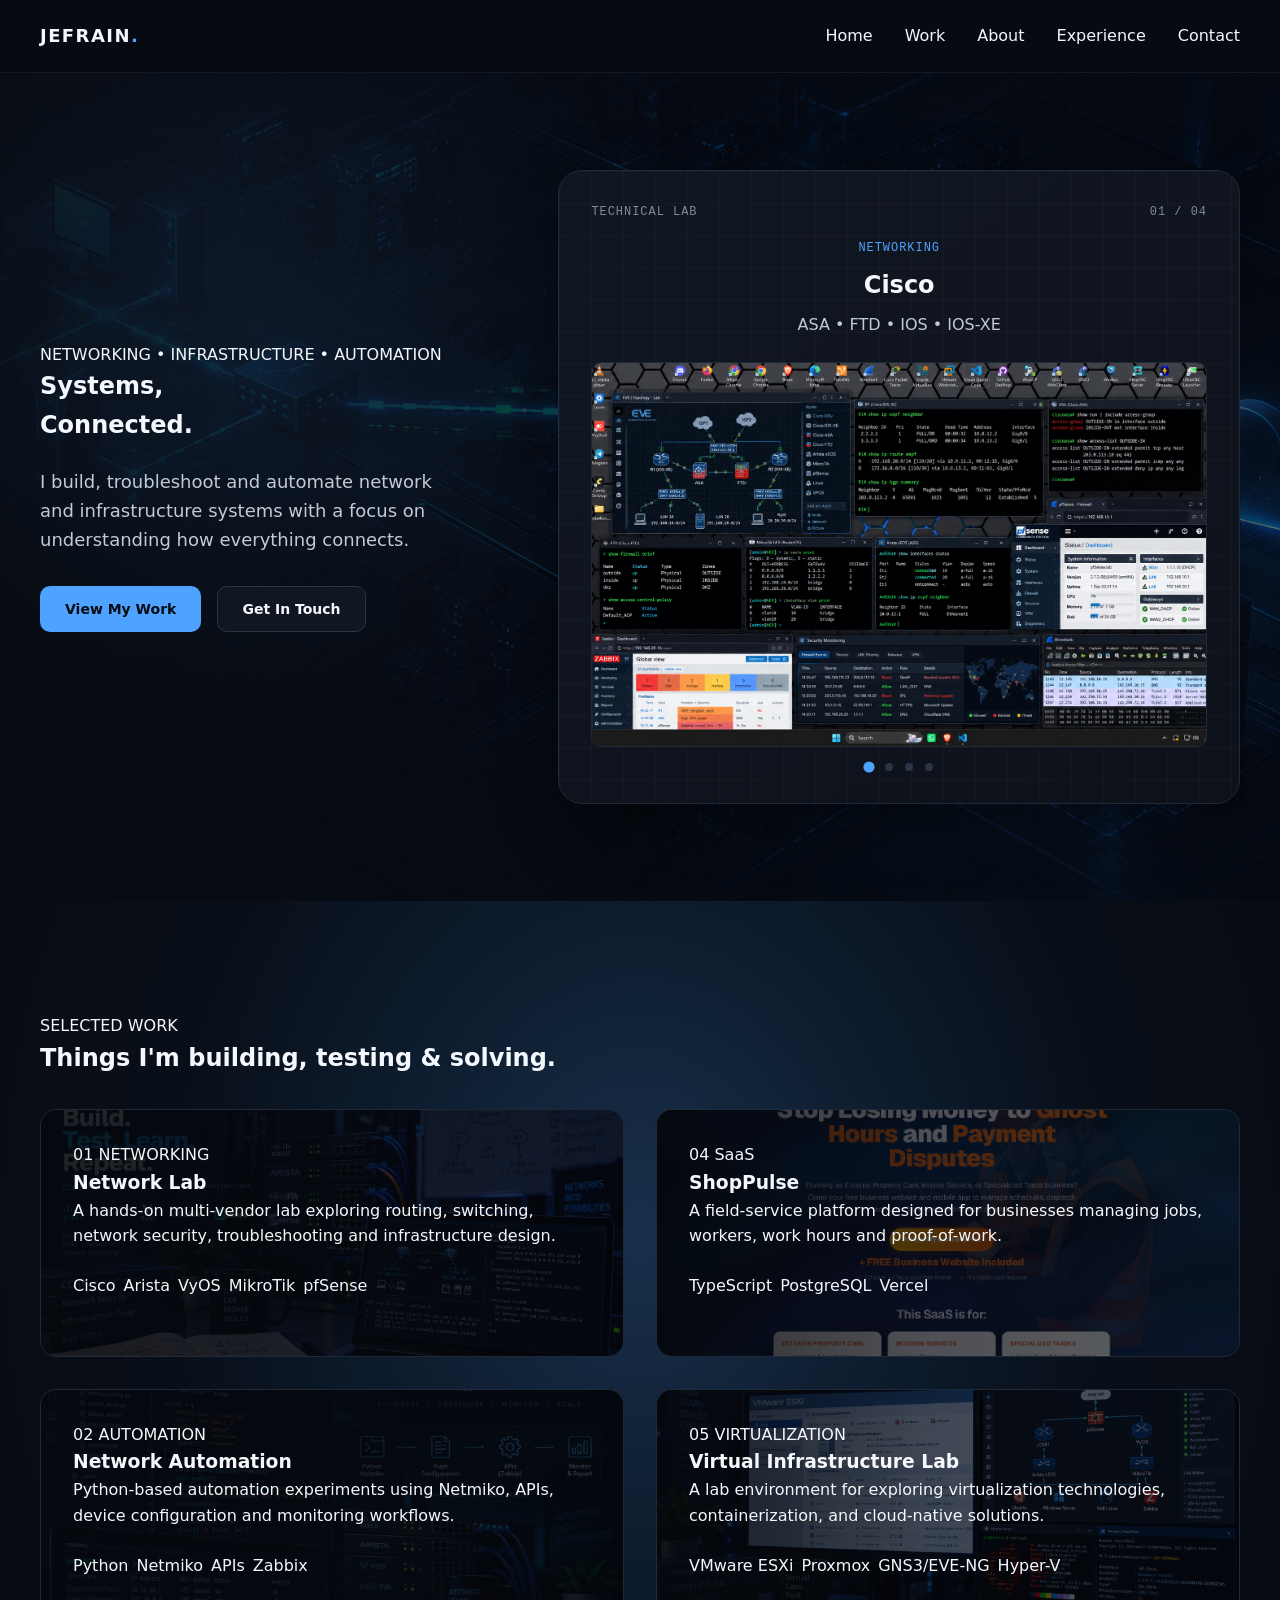
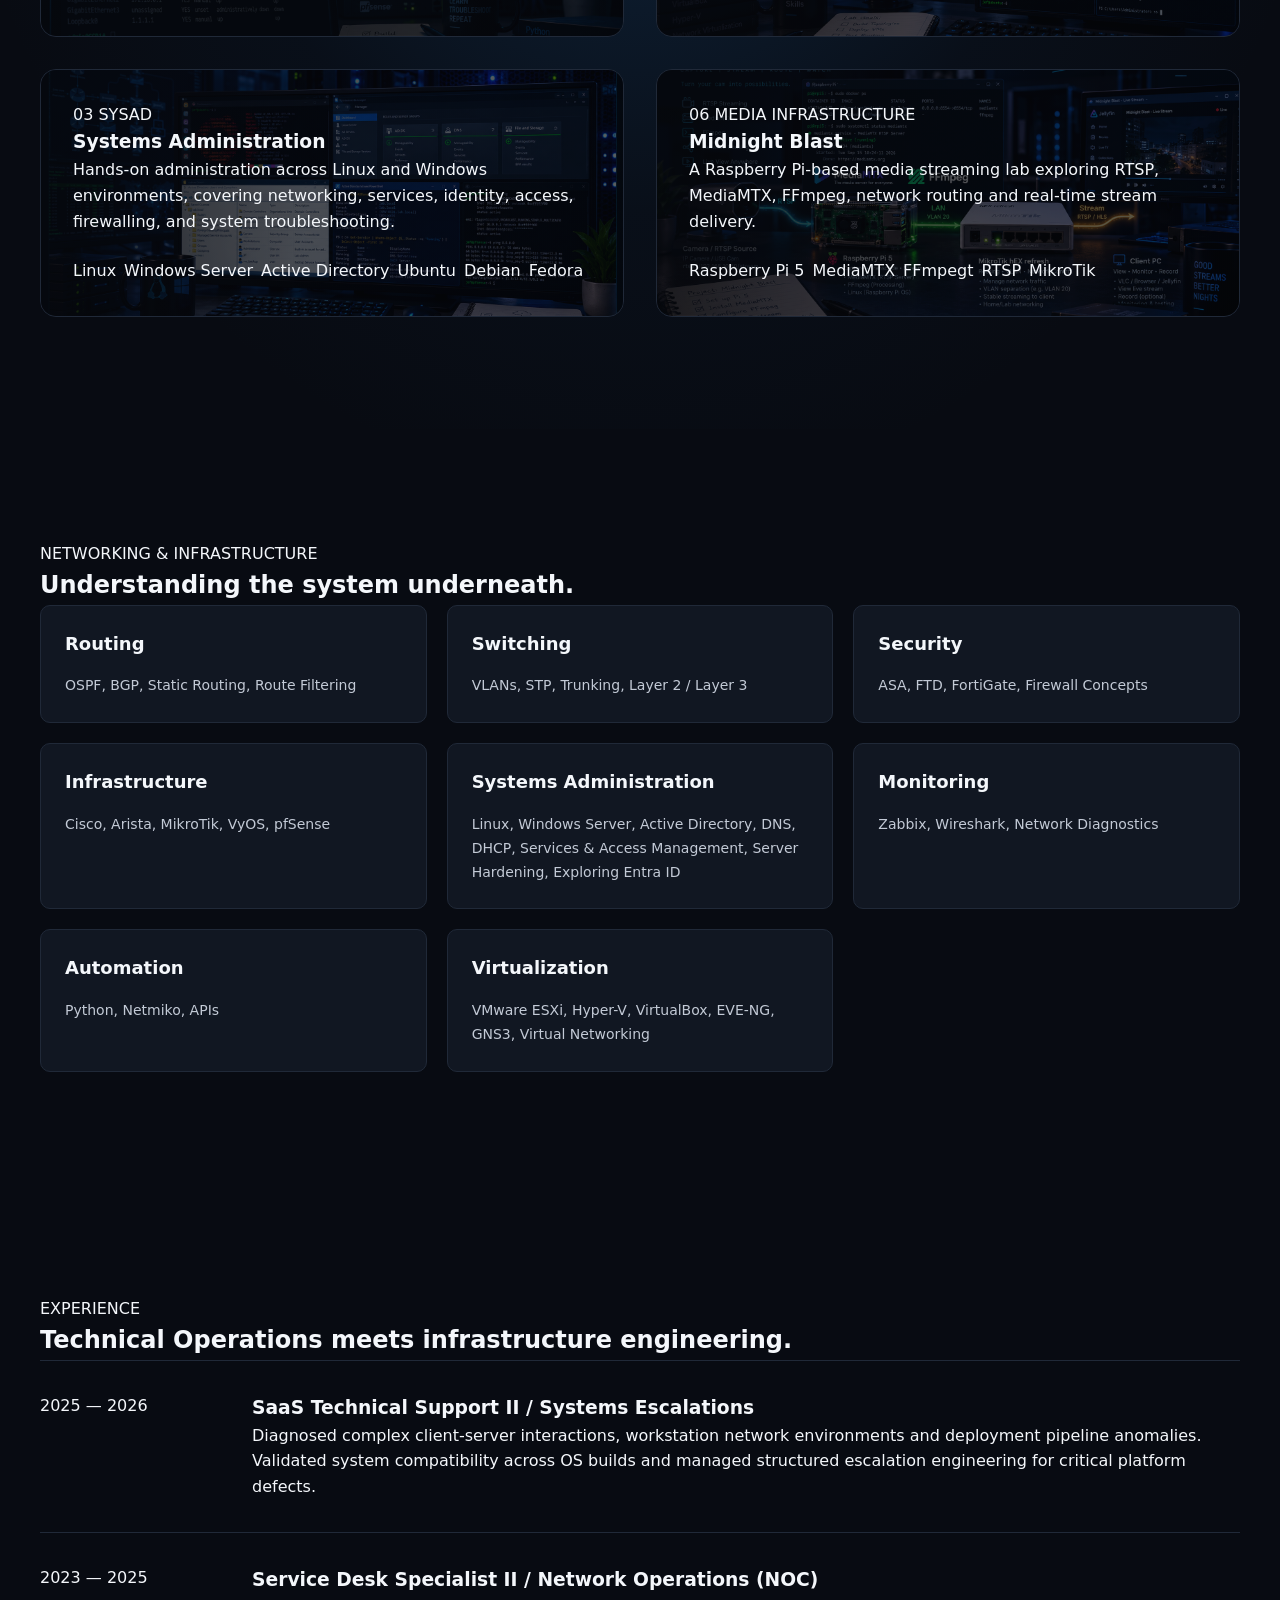
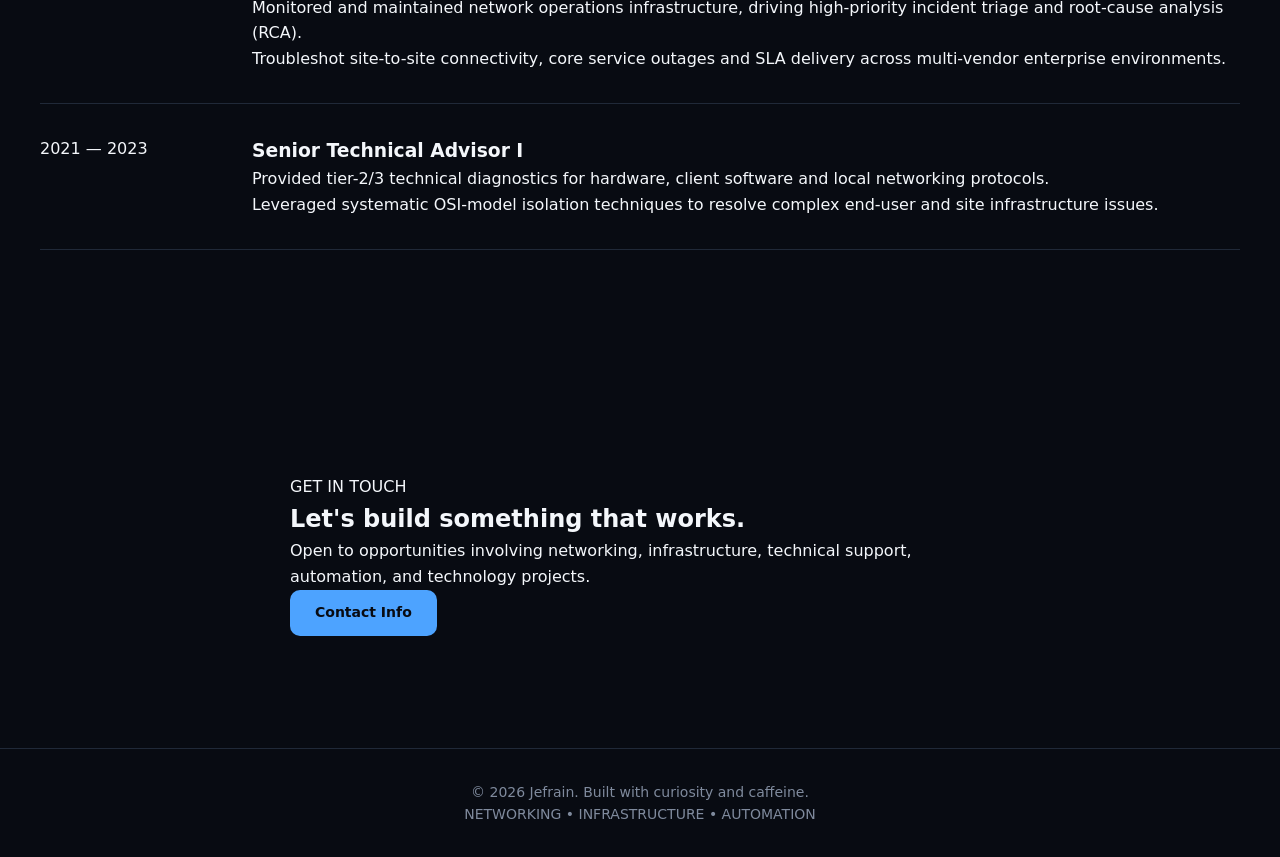
==== commit 64d7c7f0: "Update index.html" ====
--- a/index.html
+++ b/index.html
@@ -10,6 +10,7 @@
       name="description"
       content="Jefrain's professional portfolio — networking, infrastructure, automation, technical support, and software projects."
     />
+    <link rel="icon" type="image/webp" href="./assets/icons/wifi-router-icon-svg.webp" />
 
     <link rel="stylesheet" href="./css/reset.css" />
     <link rel="stylesheet" href="./css/variables.css" />
@@ -111,7 +112,6 @@
                     src="./assets/images/vendors/arista.png"
                     alt="Arista Layer 2/3 switching"
                     >
-                
 
                 </div>
               </article>
@@ -124,11 +124,9 @@
                 <p>OSPF • BGP • Routing • Firewall</p>
 
                 <div class="slide-visual">
-                  <span>VYOS</span>
-                  </br>
-                </br>
-                </br>
-                  <placeholder>....loading... please wait.....</placeholder>
+                  <img
+                    src="./assets/images/vendors/vyos.png" 
+                  >
                 </div>
               </article>
 
@@ -425,8 +423,8 @@
             <p class="eyebrow">EXPERIENCE</p>
 
             <h2>
-              Support experience
-              <span>meets infrastructure.</span>
+              Technical Operations
+              <span>meets infrastructure engineering.</span>
             </h2>
           </div>
 
@@ -435,10 +433,10 @@
               <span class="experience-year"> 2025 — 2026 </span>
 
               <div>
-                <h3>SaaS Technical Support II</h3>
+                <h3>SaaS Technical Support II / Systems Escalations</h3>
                 <p>
-                  Technical support, troubleshooting, environment validation,
-                  escalation and incident documentation.
+                  Diagnosed complex client-server interactions, workstation network environments and deployment pipeline anomalies.<br />
+                  Validated system compatibility across OS builds and managed structured escalation engineering for critical platform defects.
                 </p>
               </div>
             </article>
@@ -447,10 +445,10 @@
               <span class="experience-year"> 2023 — 2025 </span>
 
               <div>
-                <h3>Service Desk Specialist II / NOC</h3>
+                <h3>Service Desk Specialist II / Network Operations (NOC)</h3>
                 <p>
-                  Critical incident handling, network infrastructure
-                  troubleshooting, SLA coordination and RCA reporting.
+                  Monitored and maintained network operations infrastructure, driving high-priority incident triage and root-cause analysis (RCA).<br />
+                  Troubleshot site-to-site connectivity, core service outages and SLA delivery across multi-vendor enterprise environments.
                 </p>
               </div>
             </article>
@@ -461,8 +459,8 @@
               <div>
                 <h3>Senior Technical Advisor I</h3>
                 <p>
-                  Hardware, software, networking, remote troubleshooting and
-                  customer technical support.
+                  Provided tier-2/3 technical diagnostics for hardware, client software and local networking protocols.<br />
+                  Leveraged systematic OSI-model isolation techniques to resolve complex end-user and site infrastructure issues.
                 </p>
               </div>
             </article>
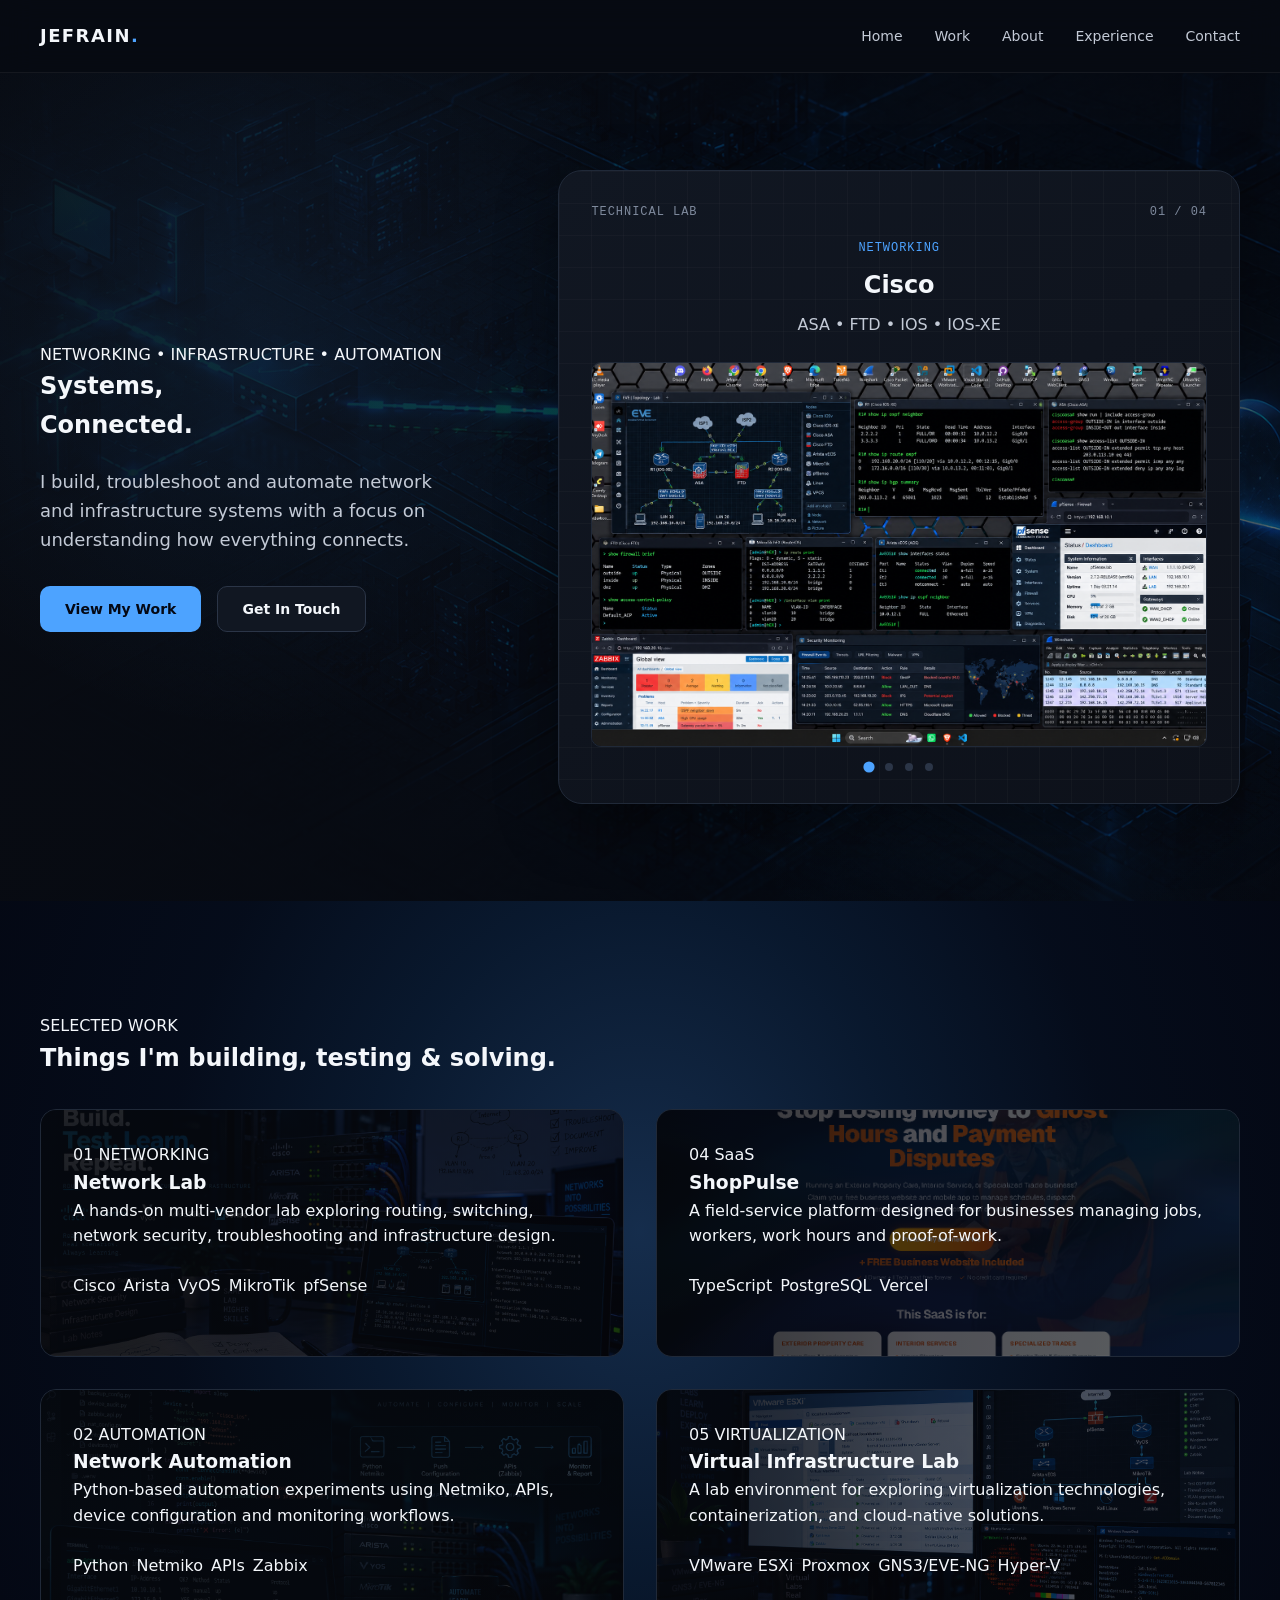
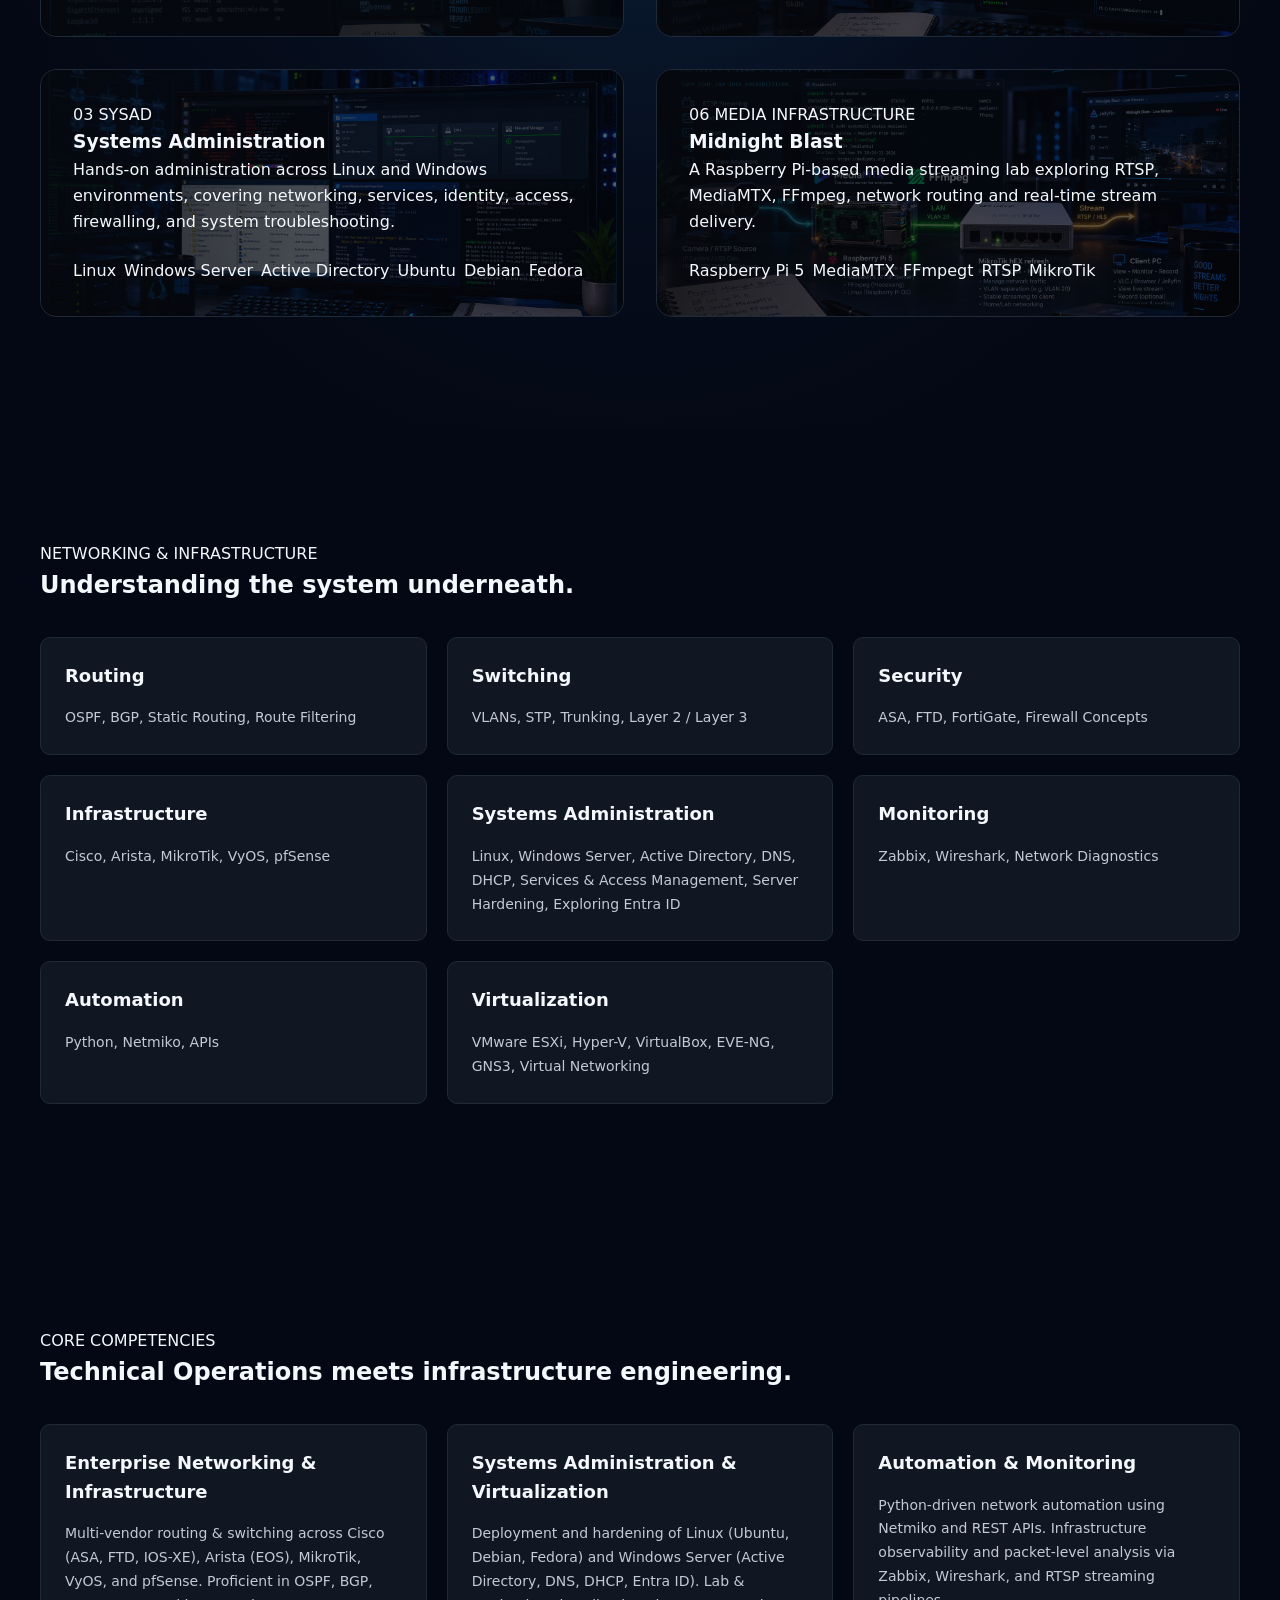
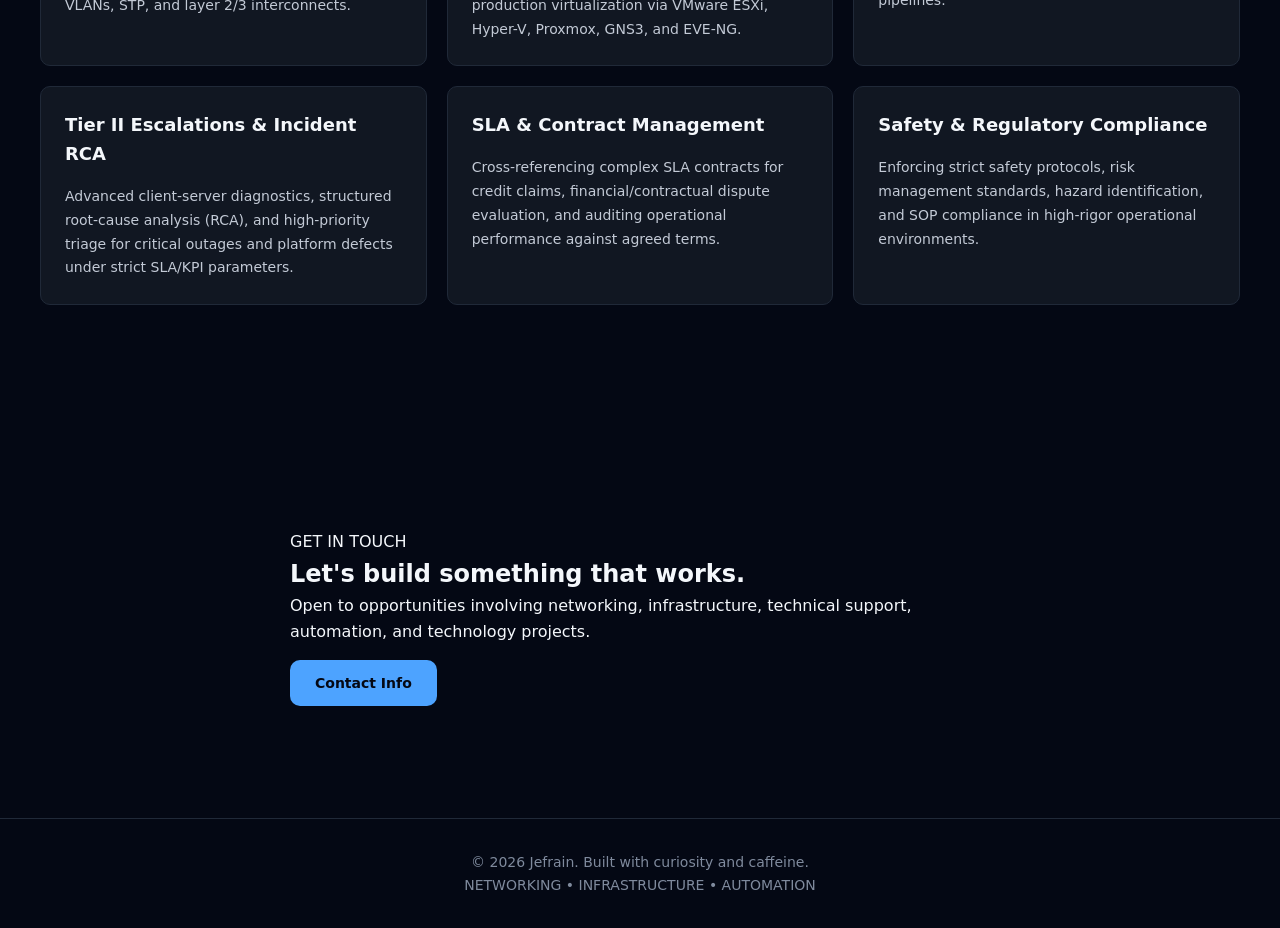
==== commit 617fed54: "asd" ====
--- a/index.html
+++ b/index.html
@@ -28,11 +28,11 @@
 
 
         <ul class="nav-links">
-          <li><a href="#home">Home</a></li>
-          <li><a href="#work">Work</a></li>
-          <li><a href="#about">About</a></li>
-          <li><a href="#experience">Experience</a></li>
-          <li><a href="#contact">Contact</a></li>
+          <li><a href="#home" class="nav-link">Home</a></li>
+          <li><a href="#work" class="nav-link">Work</a></li>
+          <li><a href="#about" class="nav-link">About</a></li>
+          <li><a href="#experience" class="nav-link">Experience</a></li>
+          <li><a href="#contact" class="nav-link">Contact</a></li>
         </ul>
               
         <button
@@ -414,13 +414,13 @@
         </div>
       </section>
 
-      <!-- =========================
-             EXPERIENCE
+     <!-- =========================
+             CORE COMPETENCIES
         ========================== -->
       <section id="experience" class="section experience-section">
         <div class="container">
           <div class="section-heading">
-            <p class="eyebrow">EXPERIENCE</p>
+            <p class="eyebrow">CORE COMPETENCIES</p>
 
             <h2>
               Technical Operations
@@ -428,42 +428,50 @@
             </h2>
           </div>
 
-          <div class="experience-list">
-            <article class="experience-item">
-              <span class="experience-year"> 2025 — 2026 </span>
-
-              <div>
-                <h3>SaaS Technical Support II / Systems Escalations</h3>
-                <p>
-                  Diagnosed complex client-server interactions, workstation network environments and deployment pipeline anomalies.<br />
-                  Validated system compatibility across OS builds and managed structured escalation engineering for critical platform defects.
-                </p>
-              </div>
-            </article>
-
-            <article class="experience-item">
-              <span class="experience-year"> 2023 — 2025 </span>
-
-              <div>
-                <h3>Service Desk Specialist II / Network Operations (NOC)</h3>
-                <p>
-                  Monitored and maintained network operations infrastructure, driving high-priority incident triage and root-cause analysis (RCA).<br />
-                  Troubleshot site-to-site connectivity, core service outages and SLA delivery across multi-vendor enterprise environments.
-                </p>
-              </div>
-            </article>
-
-            <article class="experience-item">
-              <span class="experience-year"> 2021 — 2023 </span>
-
-              <div>
-                <h3>Senior Technical Advisor I</h3>
-                <p>
-                  Provided tier-2/3 technical diagnostics for hardware, client software and local networking protocols.<br />
-                  Leveraged systematic OSI-model isolation techniques to resolve complex end-user and site infrastructure issues.
-                </p>
-              </div>
-            </article>
+          <div class="skills-grid">
+            <div class="skill-group">
+              <h3 class="skill-title">Enterprise Networking & Infrastructure</h3>
+              <p>
+                Multi-vendor routing & switching across Cisco (ASA, FTD, IOS-XE), Arista (EOS), MikroTik, VyOS, and pfSense. 
+                Proficient in OSPF, BGP, VLANs, STP, and layer 2/3 interconnects.
+              </p>
+            </div>
+
+            <div class="skill-group">
+              <h3 class="skill-title">Systems Administration & Virtualization</h3>
+              <p>
+                Deployment and hardening of Linux (Ubuntu, Debian, Fedora) and Windows Server (Active Directory, DNS, DHCP, Entra ID). 
+                Lab & production virtualization via VMware ESXi, Hyper-V, Proxmox, GNS3, and EVE-NG.
+              </p>
+            </div>
+
+            <div class="skill-group">
+              <h3 class="skill-title">Automation & Monitoring</h3>
+              <p>
+                Python-driven network automation using Netmiko and REST APIs. Infrastructure observability and packet-level analysis via Zabbix, Wireshark, and RTSP streaming pipelines.
+              </p>
+            </div>
+
+            <div class="skill-group">
+              <h3 class="skill-title">Tier II Escalations & Incident RCA</h3>
+              <p>
+                Advanced client-server diagnostics, structured root-cause analysis (RCA), and high-priority triage for critical outages and platform defects under strict SLA/KPI parameters.
+              </p>
+            </div>
+
+            <div class="skill-group">
+              <h3 class="skill-title">SLA & Contract Management</h3>
+              <p>
+                Cross-referencing complex SLA contracts for credit claims, financial/contractual dispute evaluation, and auditing operational performance against agreed terms.
+              </p>
+            </div>
+
+            <div class="skill-group">
+              <h3 class="skill-title">Safety & Regulatory Compliance</h3>
+              <p>
+                Enforcing strict safety protocols, risk management standards, hazard identification, and SOP compliance in high-rigor operational environments.
+              </p>
+            </div>
           </div>
         </div>
       </section>
--- a/css/variables.css
+++ b/css/variables.css
@@ -3,7 +3,7 @@
        COLORS
     ========================== */
 
-    --color-bg: #080b12;
+    --color-bg: #040814;
     --color-bg-secondary: #0d111a;
 
     --color-surface: #111722;
--- a/css/main.css
+++ b/css/main.css
@@ -89,6 +89,15 @@
 .logo span {
     color: var(--color-accent);
 }
+.logo:hover {
+    color: var(--color-accent);
+}
+
+.nav-toggle {
+    display: none;
+}
+
+
 
 .nav-links {
     display: flex;
@@ -109,7 +118,9 @@
 .nav-link:hover,
 .nav-link:focus-visible {
     color: var(--color-text);
-}
+    color: var(--color-accent)
+}
+
 
 .nav-link::after {
     content: "";
@@ -133,11 +144,6 @@
 .nav-link:focus-visible::after {
     transform: scaleX(1);
 }
-
-.nav-toggle {
-    display: none;
-}
-
 
 /* =========================
    HERO
@@ -217,11 +223,6 @@
     max-width: 600px;
 }
 
-/* .hero-text {
-    max-width: 650px;
-} */
-
-
 .hero-eyebrow {
     margin-bottom: var(--space-5);
     
@@ -299,10 +300,12 @@
 }
 .btn-primary2 {
     background: var(--color-accent);
-    color: var(--color-bg);   
+    color: var(--color-bg);  
+    margin-top: var(--space-4); 
 }
 
 .btn-primary:hover {
+    
     background: var(--color-accent-light);
 }
 
@@ -314,6 +317,7 @@
 
 .btn-secondary:hover {
     border-color: var(--color-accent);
+    color: var(--color-accent);
 }
 
 /* =========================
@@ -344,8 +348,6 @@
     overflow: hidden;
 }
 
-
-/* Subtle technical grid */
 .hero-carousel::before {
     content: "";
 
@@ -402,6 +404,7 @@
     z-index: 1;
 
     width: 100%;
+    min-height: 380px;
 }
 
 
@@ -430,7 +433,6 @@
 
 .carousel-slide.is-active {
     position: relative;
-
     opacity: 1;
     visibility: visible;
     pointer-events: auto;
@@ -556,7 +558,6 @@
     align-items: center;
     justify-content: center;
     gap: var(--space-3);
-    
 }
 
 .carousel-dot {
@@ -573,6 +574,7 @@
     background: var(--color-text-muted);
     transform: scale(1.2);
 }
+
 .carousel-dot.is-active {
     background: var(--color-accent);
     transform: scale(1.4);
@@ -582,7 +584,6 @@
 /* =========================
    WORK / PROJECTS
 ========================= */
-
 
 .project-grid {
     margin-top: var(--space-8);
@@ -592,9 +593,6 @@
     grid-auto-flow: column;
     gap: 2rem;
 }
-/* =========================
-   PROJECT CARDS
-========================= */
 
 .project-card {
     position: relative;
@@ -617,12 +615,9 @@
 }
 
 .project-card:hover {
-    transform: translateY(-3px)scale(1.005);
-
+    transform: translateY(-3px) scale(1.005);
     border-color: var(--color-border-light);
-    box-shadow:
-        0 10px 25px rgba(0, 0, 0, 0.35);
-
+    box-shadow: 0 10px 25px rgba(0, 0, 0, 0.35);
 }
 
 .project-card.featured {
@@ -640,13 +635,11 @@
 
 .project-title {
     margin-top: var(--space-3);
-
     font-size: var(--text-2xl);
 }
 
 .project-description {
     margin-top: var(--space-4);
-
     color: var(--color-text-secondary);
 }
 
@@ -654,27 +647,23 @@
     display: flex;
     flex-wrap: wrap;
     gap: var(--space-2);
-
     margin-top: var(--space-6);
 }
 
 .project-tag {
     padding: 4px 10px;
-
     border: 1px solid var(--color-border);
     border-radius: var(--radius-sm);
-
     color: var(--color-text-muted);
-
     font-family: var(--font-mono);
     font-size: var(--text-xs);
 }
 
+
 /* =========================
    PROJECT BACKGROUNDS
 ========================= */
 
-/* Background layer */
 .project-background {
     position: absolute;
     inset: 0;
@@ -685,28 +674,23 @@
     background-repeat: no-repeat;
 
     filter: brightness(0.75);
-
     transform: scale(1); 
 
-     transition:
+    transition:
         filter var(--transition-slow),
         transform var(--transition-slow);
 }
 
-/* Brighten + zoom image on hover */
 .project-card:hover .project-background {
     filter: brightness(1.15);
     transform: scale(1.05);
 }
 
-/* Content layer */
 .project-card > *:not(.project-background) {
     position: relative;
     z-index: 1;
 }
 
-
-/* SHOPPULSE */
 .shoppulse-background {
     background-image:
         linear-gradient(
@@ -718,8 +702,6 @@
         url("../assets/images/projects/shopulse-bg.png");
 }
 
-
-/* AUTOMATION */
 .automation-background {
     background-image:
         linear-gradient(
@@ -730,7 +712,7 @@
         ),
         url("../assets/images/projects/automation-bg.png");
 }
-/* NETWORKING */
+
 .networking-background {
     background-image:
         linear-gradient(
@@ -741,7 +723,7 @@
         ),
         url("../assets/images/projects/network.png");
 }
-/* LINUX */
+
 .linux-bg2 {
     background-image:
         linear-gradient(
@@ -752,7 +734,7 @@
         ),
         url("../assets/images/projects/linux-bg2.png");
 }
-/* VIRTUALIZATION */
+
 .virtualization-background {
     background-image:
         linear-gradient(
@@ -763,7 +745,7 @@
         ),
         url("../assets/images/projects/virtualization-bg.png");
 }
-/* MIDNIGHT BLAST */
+
 .midnight-blast-background {
     background-image:
         linear-gradient(
@@ -775,9 +757,6 @@
         url("../assets/images/projects/midnight-blast-bg.png");
 }
 
-/* =========================
-   WORK / PROJECTS
-========================= */
 .work-section {
     position: relative;
     overflow: hidden;
@@ -791,9 +770,7 @@
     left: 50%;
     width: 140%;
     height: 2200px;
-
     transform: translateX(-50%);
-
     background: radial-gradient(
         ellipse 55% 55% at 50% 15%,
         rgba(77, 163, 255, 0.24) 0%,
@@ -801,7 +778,6 @@
         rgba(20, 67, 115, 0.07) 48%,
         transparent 72%
     );
-
     pointer-events: none;
     z-index: 0;
 }
@@ -820,20 +796,15 @@
     position: fixed;
     inset: 0;
     z-index: 3000;
-
     display: flex;
     align-items: center;
     justify-content: center;
-
     padding: 3rem;
-
     background: rgba(4, 7, 12, 0.88);
     backdrop-filter: blur(10px);
-
     opacity: 0;
     visibility: hidden;
     pointer-events: none;
-
     transition:
         opacity var(--transition-normal),
         visibility var(--transition-normal);
@@ -848,20 +819,18 @@
 .project-modal-content {
     width: min(1100px, 90vw);
     min-height: 600px;
-
     position: relative;
     overflow: hidden;
-
     background: var(--color-surface);
-
-    border: 1px solid var(--color-border-light);
+    border: 1px solid rgba(77, 163, 255, 0.45);
     border-radius: var(--radius-xl);
-
-    box-shadow: var(--shadow-lg);
-
+    box-shadow:
+        0 0 40px rgba(77, 163, 255, 0.12),
+        0 30px 80px rgba(0, 0, 0, 0.55);
     transform: scale(0.94);
-
-    transition: transform var(--transition-normal);
+    transition:
+        transform var(--transition-normal),
+        box-shadow var(--transition-normal);
 }
 
 .project-modal.is-open .project-modal-content {
@@ -871,41 +840,15 @@
 .project-modal-content .project-card {
     width: 100%;
     min-height: 600px;
-
     border: 0;
     border-radius: 0;
-
     cursor: default;
 }
 
-.project-modal-content {
-    width: min(1100px, 90vw);
-    min-height: 600px;
-
-    position: relative;
-    overflow: hidden;
-
-    background: var(--color-surface);
-    border: 1px solid rgba(77, 163, 255, 0.45);
-    border-radius: var(--radius-xl);
-
-    box-shadow:
-        0 0 40px rgba(77, 163, 255, 0.12),
-        0 30px 80px rgba(0, 0, 0, 0.55);
-
-    transform: scale(0.94);
-
-    transition:
-        transform var(--transition-normal),
-        box-shadow var(--transition-normal);
-}
-
-.project-modal.is-open .project-modal-content {
-    transform: scale(1);
-}
 .project-modal-content .project-background {
     filter: brightness(1.15) saturate(1.15);
 }
+
 
 /* =========================
    SKILLS
@@ -915,16 +858,14 @@
     display: grid;
     grid-template-columns: repeat(3, 1fr);
     gap: var(--space-5);
+    margin-top: var(--space-8);
 }
 
 .skill-group {
     padding: var(--space-6);
-
     border: 1px solid var(--color-border);
     border-radius: var(--radius-md);
-
     background: var(--color-surface);
-
     transition:
         transform var(--transition-normal),
         border-color var(--transition-normal),
@@ -939,64 +880,14 @@
 
 .skill-title {
     margin-bottom: var(--space-4);
-
     color: var(--color-text);
     font-size: var(--text-lg);
 }
 
 .skill-group p {
     color: var(--color-text-secondary);
-
     font-size: var(--text-sm);
     line-height: 1.7;
-}
-
-
-/* =========================
-   EXPERIENCE
-========================= */
-
-.experience-list {
-    display: flex;
-    flex-direction: column;
-}
-
-.experience-item {
-    display: grid;
-    grid-template-columns: 180px 1fr;
-    gap: var(--space-8);
-
-    padding-block: var(--space-8);
-
-    border-top: 1px solid var(--color-border);
-}
-
-.experience-item:last-child {
-    border-bottom: 1px solid var(--color-border);
-}
-
-.experience-date {
-    color: var(--color-accent);
-
-    font-family: var(--font-mono);
-    font-size: var(--text-sm);
-}
-
-.experience-role {
-    font-size: var(--text-xl);
-}
-
-.experience-company {
-    margin-top: var(--space-1);
-
-    color: var(--color-text-secondary);
-}
-
-.experience-description {
-    max-width: 700px;
-    margin-top: var(--space-4);
-
-    color: var(--color-text-muted);
 }
 
 
@@ -1015,7 +906,6 @@
 
 .contact-description {
     margin-top: var(--space-4);
-
     color: var(--color-text-secondary);
 }
 
@@ -1030,14 +920,12 @@
 
 .site-footer {
     padding-block: var(--space-8);
-
     border-top: 1px solid var(--color-border);
-
     color: var(--color-text-muted);
-
     font-size: var(--text-sm);
     text-align: center;
 }
+
 
 /* =========================
    CONTACT MODAL
@@ -1047,100 +935,63 @@
     position: fixed;
     inset: 0;
     z-index: 2000;
-
     display: flex;
     align-items: center;
     justify-content: center;
-
     padding: var(--space-6);
-
     opacity: 0;
     visibility: hidden;
     pointer-events: none;
-
     transition:
         opacity var(--transition-normal),
         visibility var(--transition-normal);
 }
 
-/* Modal visible state */
 .contact-modal.is-open {
     opacity: 1;
     visibility: visible;
     pointer-events: auto;
 }
 
-
-/* =========================
-   MODAL BACKDROP
-========================= */
-
 .contact-modal-backdrop {
     position: absolute;
     inset: 0;
-
     background: rgba(4, 7, 12, 0.82);
     backdrop-filter: blur(8px);
 }
 
-
-/* =========================
-   MODAL PANEL
-========================= */
-
 .contact-modal-panel {
     position: relative;
     z-index: 1;
-
     width: min(100%, 560px);
-
     padding: var(--space-10);
-
     background: var(--color-surface);
-
     border: 1px solid var(--color-border-light);
     border-radius: var(--radius-xl);
-
     box-shadow: var(--shadow-lg);
-
-    /* Opening animation */
     transform: translateY(20px) scale(0.98);
-
-    transition:
-        transform var(--transition-normal);
+    transition: transform var(--transition-normal);
 }
 
 .contact-modal.is-open .contact-modal-panel {
     transform: translateY(0) scale(1);
 }
 
-
-/* =========================
-   CLOSE BUTTON
-========================= */
-
 .contact-modal-close {
     position: absolute;
-
     top: var(--space-4);
     right: var(--space-4);
-
     width: 40px;
     height: 40px;
-
     display: flex;
     align-items: center;
     justify-content: center;
-
     color: var(--color-text-secondary);
     background: var(--color-bg-secondary);
-
     border: 1px solid var(--color-border);
     border-radius: 50%;
-
     font-size: var(--text-xl);
     line-height: 1;
-
     transition:
         color var(--transition-fast),
         border-color var(--transition-fast),
@@ -1150,51 +1001,33 @@
 
 .contact-modal-close:hover {
     color: var(--color-text);
-
     background: var(--color-surface-hover);
     border-color: var(--color-accent);
     transform: rotate(90deg);
 }
 
-
-/* =========================
-   MODAL TEXT
-========================= */
-
 .contact-modal-panel .eyebrow {
     margin-bottom: var(--space-3);
 }
 
 .contact-modal-panel h2 {
     padding-right: var(--space-12);
-
     color: var(--color-text);
-
     font-size: var(--text-3xl);
     line-height: 1.15;
 }
 
 .contact-modal-description {
     margin-top: var(--space-4);
-
     max-width: 480px;
-
     color: var(--color-text-secondary);
-
     line-height: 1.7;
 }
 
-
-/* =========================
-   CONTACT LINKS
-========================= */
-
 .contact-modal-links {
     display: flex;
     flex-direction: column;
-
     gap: var(--space-3);
-
     margin-top: var(--space-8);
 }
 
@@ -1202,16 +1035,11 @@
     display: flex;
     align-items: center;
     justify-content: space-between;
-
     gap: var(--space-4);
-
-    padding: var(--space-2); /*var(--space-5)*/
-
+    padding: var(--space-2);
     background: var(--color-bg-secondary);
-
     border: 1px solid var(--color-border);
     border-radius: var(--radius-md);
-
     transition:
         background var(--transition-fast),
         border-color var(--transition-fast),
@@ -1220,37 +1048,22 @@
 
 .contact-link:hover {
     background: var(--color-surface-hover);
-
     border-color: var(--color-accent);
-
     transform: translateX(4px);
 }
 
-
-/* Left label: Email / GitHub / LinkedIn */
 .contact-link span {
     color: var(--color-text-muted);
-
     font-family: var(--font-mono);
     font-size: var(--text-xs);
-
     text-transform: uppercase;
     letter-spacing: 0.08em;
 }
 
-
-/* Right-side value */
 .contact-link strong {
     color: var(--color-text);
-
     font-size: var(--text-sm);
     font-weight: 400;
-
     text-align: right;
-
     transition: color var(--transition-fast);
-}
-
-.contact-link:hover strong {
-    color: var(--color-accent-light);
-}
+}
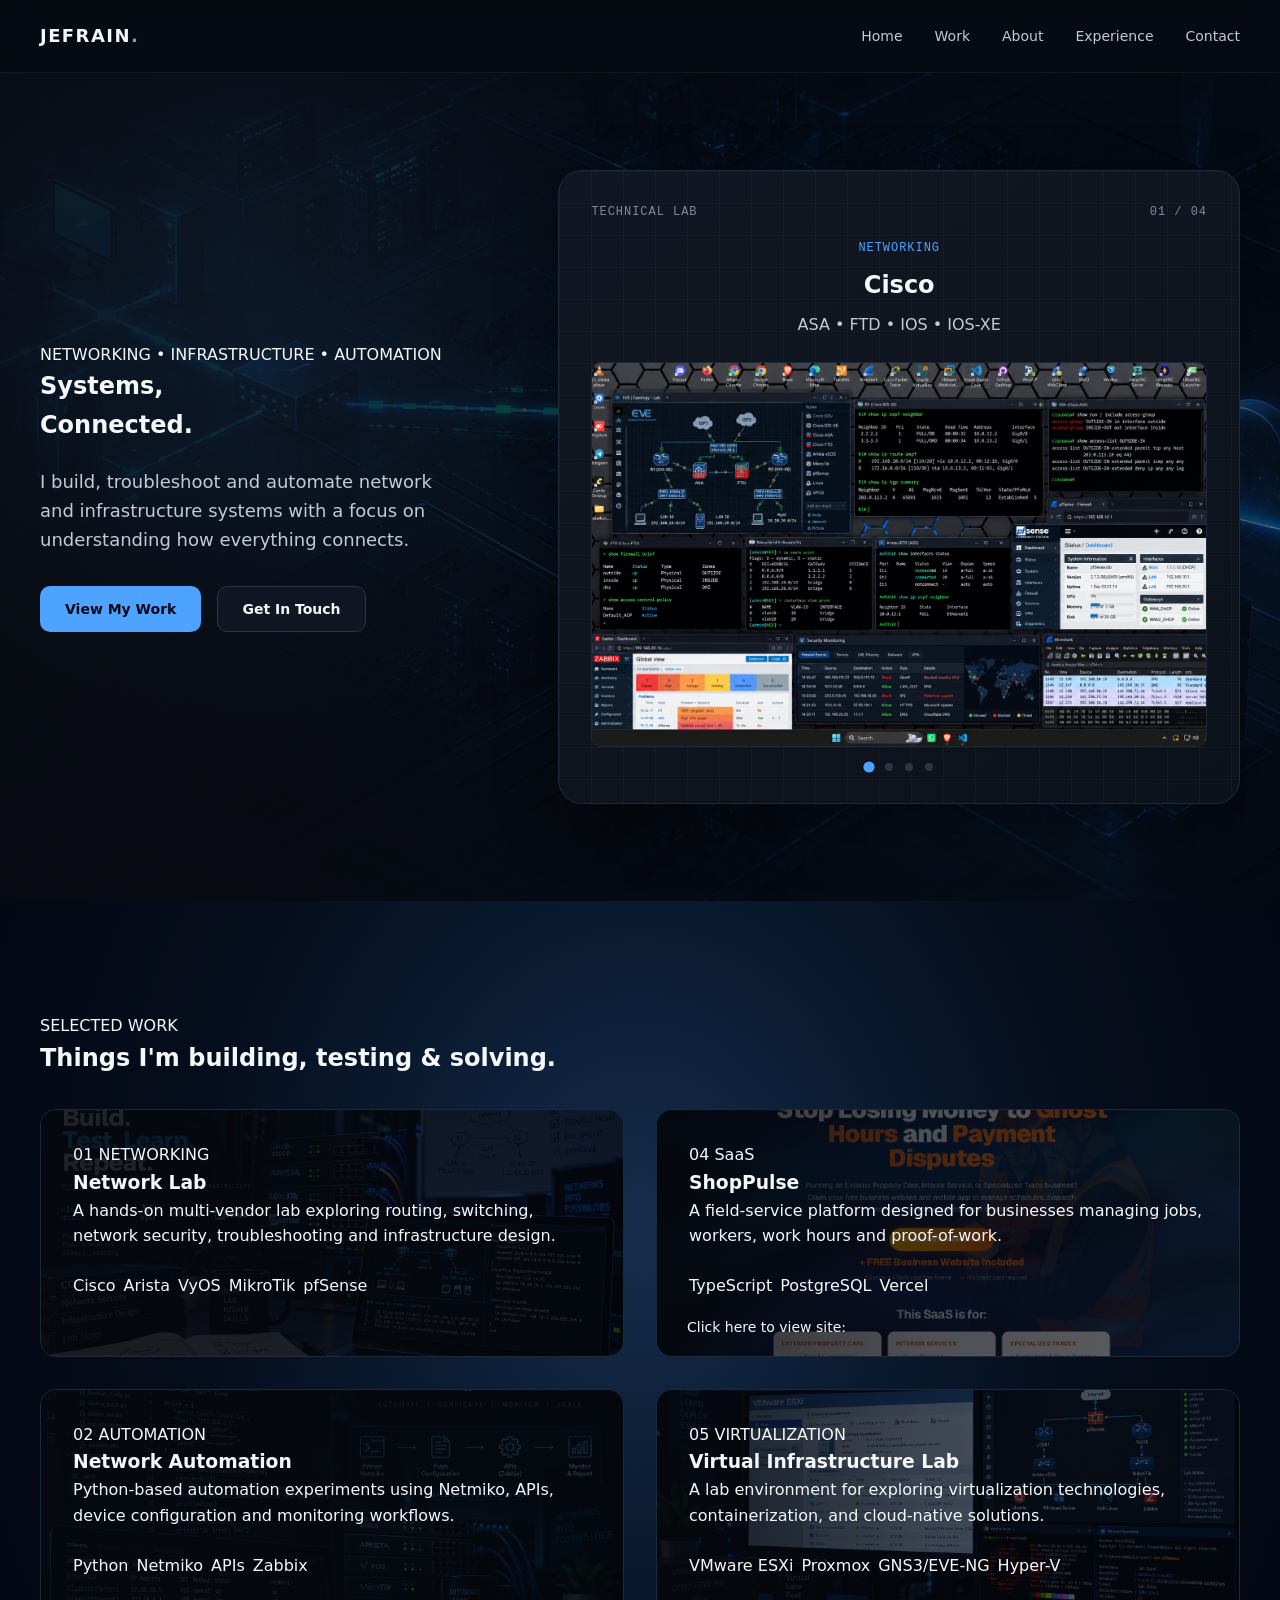
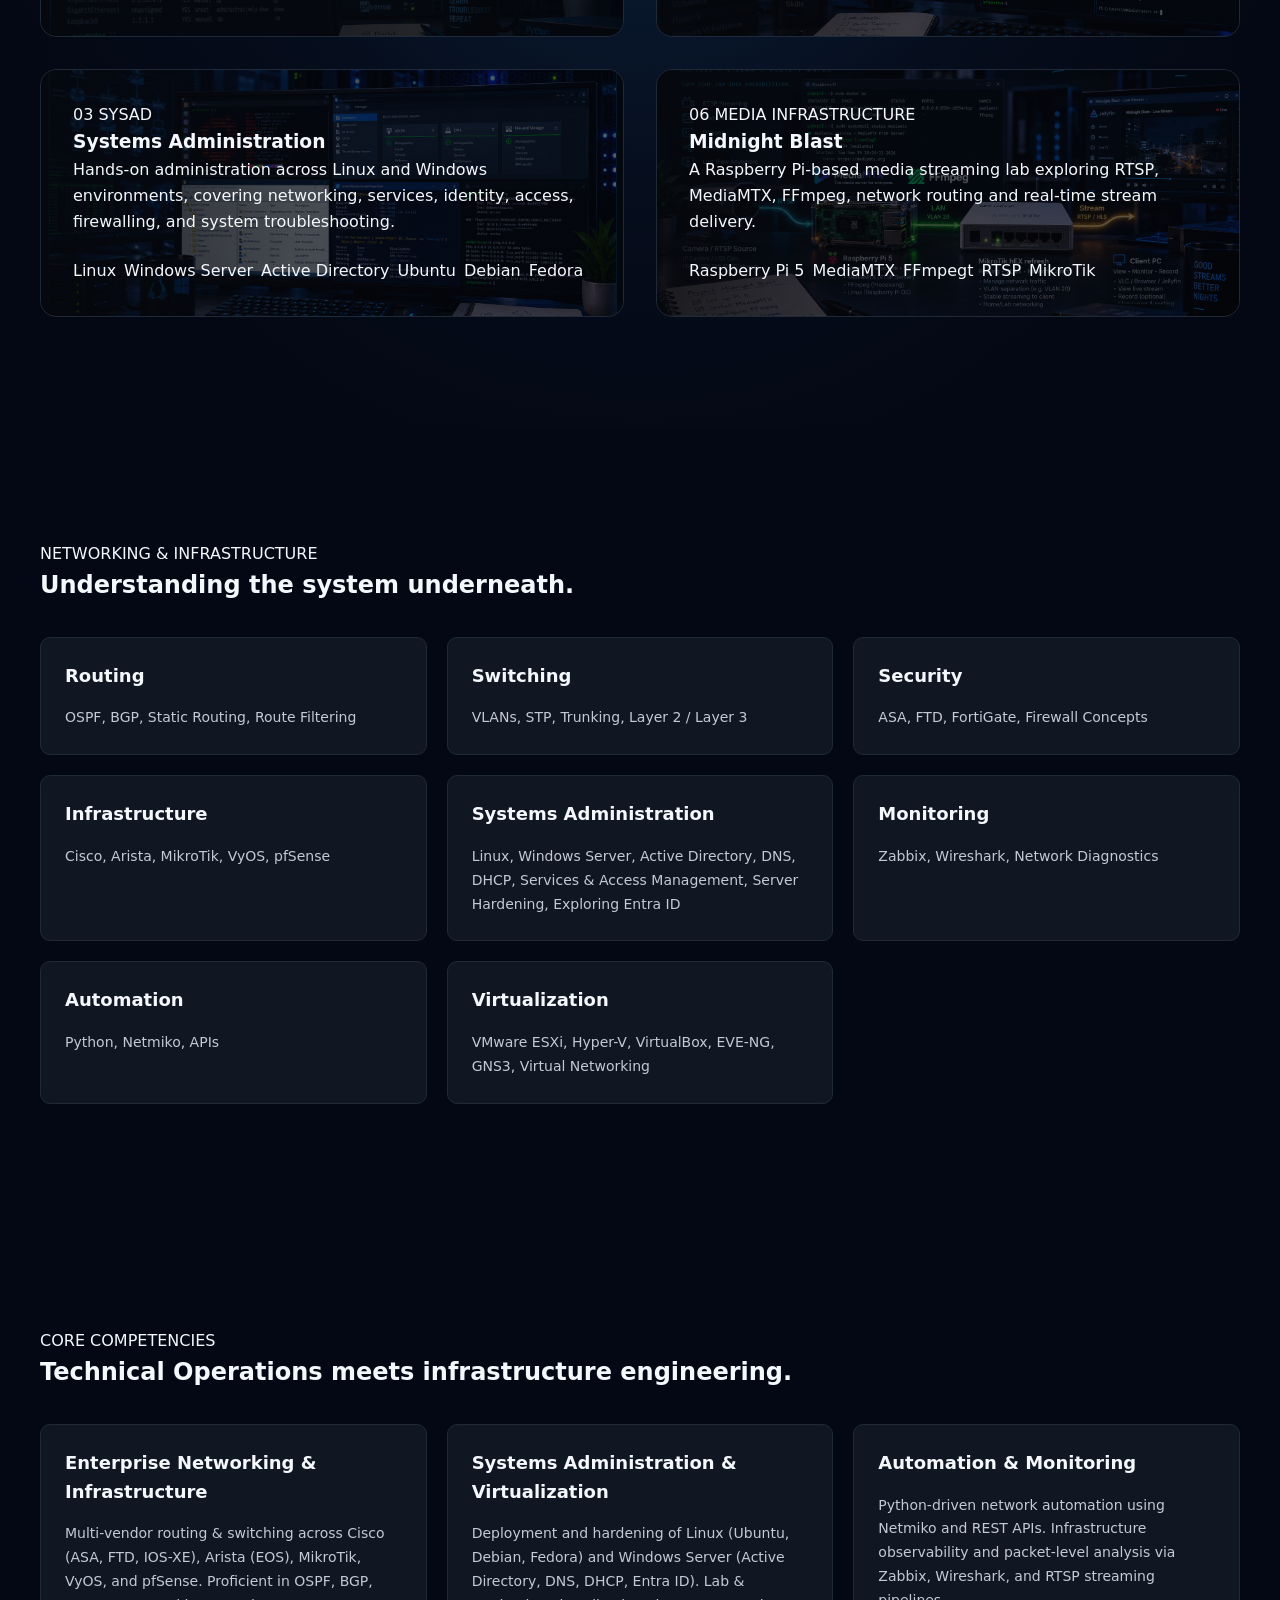
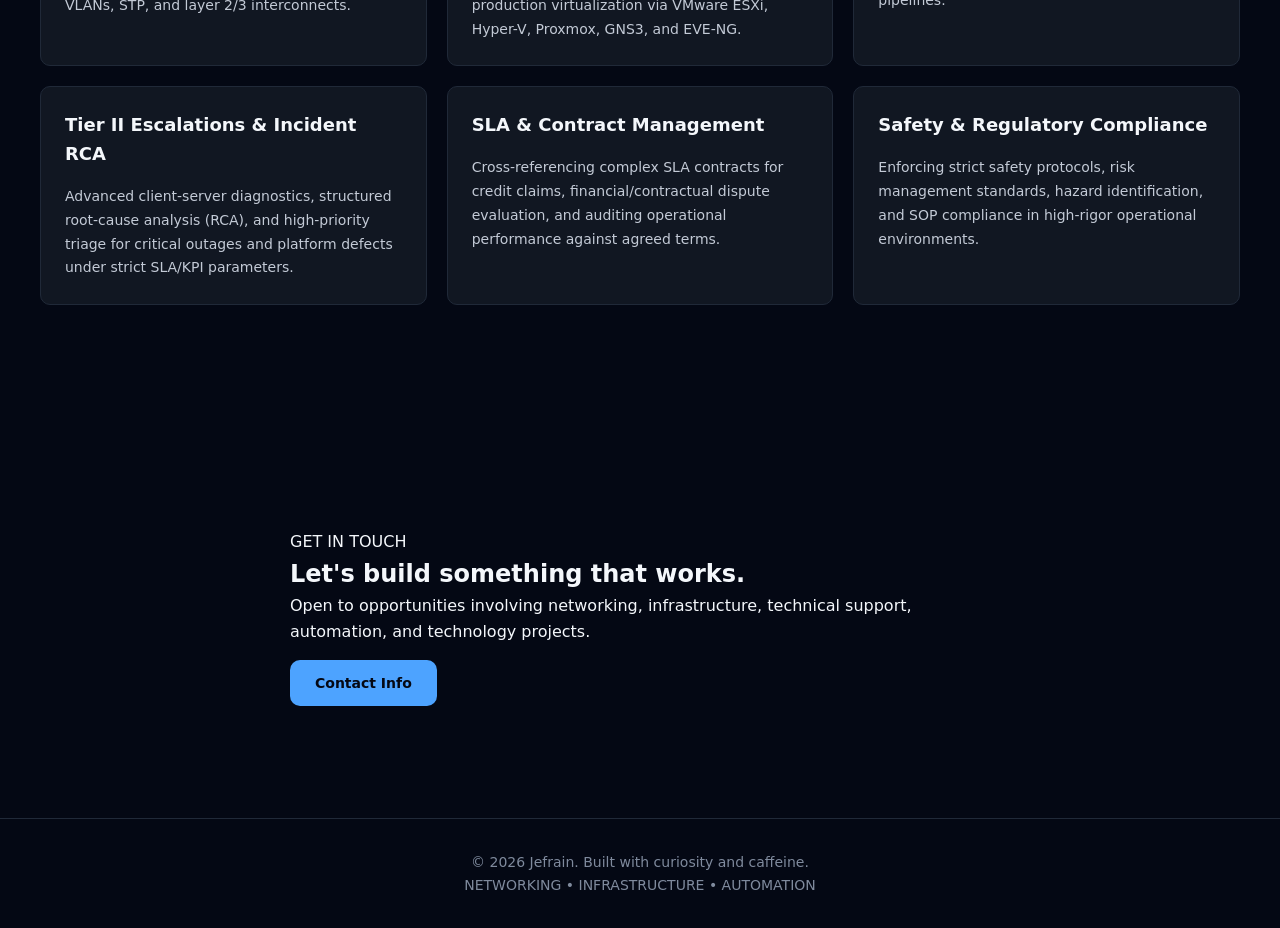
==== commit fddc379b: "improvised" ====
--- a/index.html
+++ b/index.html
@@ -273,6 +273,7 @@
                 <span>Fedora</span>
               </div>
             </article>
+            
             <article class="project-card" 
               tabindex="0" role="button">
               <div class="project-meta">
@@ -295,6 +296,9 @@
                 <span>TypeScript</span>
                 <span>PostgreSQL</span>
                 <span>Vercel</span>
+              </div>
+              <div class="link-to-site shoppulse-link">
+                <a href="https://shoppulse-web.vercel.app/" target="_blank" rel="noopener noreferrer" class="project-card-link">Click here to view site:</a>
               </div>
             </article>
             <article class="project-card" 
--- a/css/main.css
+++ b/css/main.css
@@ -305,7 +305,7 @@
 }
 
 .btn-primary:hover {
-    
+    color: transparent;
     background: var(--color-accent-light);
 }
 
@@ -701,7 +701,27 @@
         ),
         url("../assets/images/projects/shopulse-bg.png");
 }
-
+.project-card:has(.shoppulse-background) .link-to-site {
+    position: absolute;
+    bottom: 18px;
+    left: 30px;
+}
+.shoppulse-link {
+    position: absolute;
+    bottom: 18px;
+    left: 30px;
+    font-size: var(--text-sm);
+    font-weight: 400;
+    text-decoration: none;
+}
+.link-to-site:hover {
+    color: var(--color-accent);
+    text-decoration: underline;
+     transition:
+        color var(--transition-fast),
+        text-decoration var(--transition-fast);
+
+}
 .automation-background {
     background-image:
         linear-gradient(
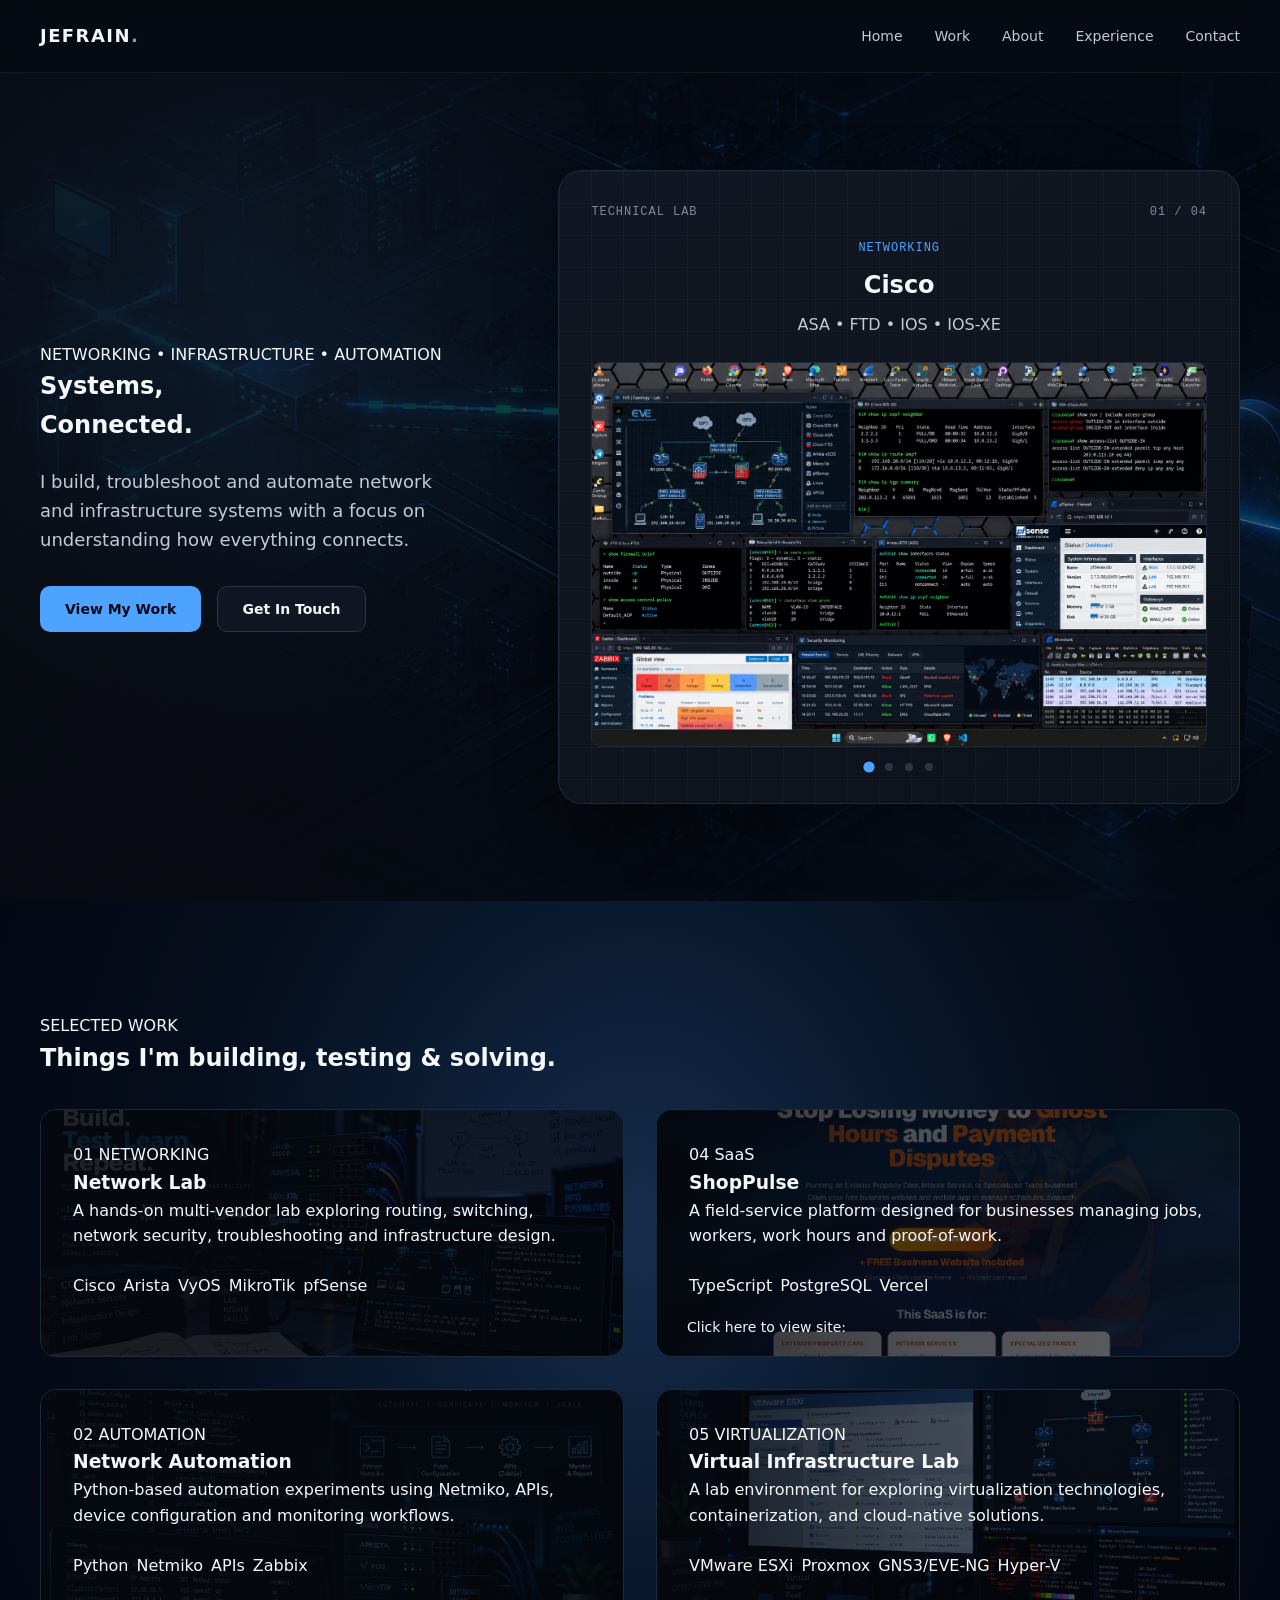
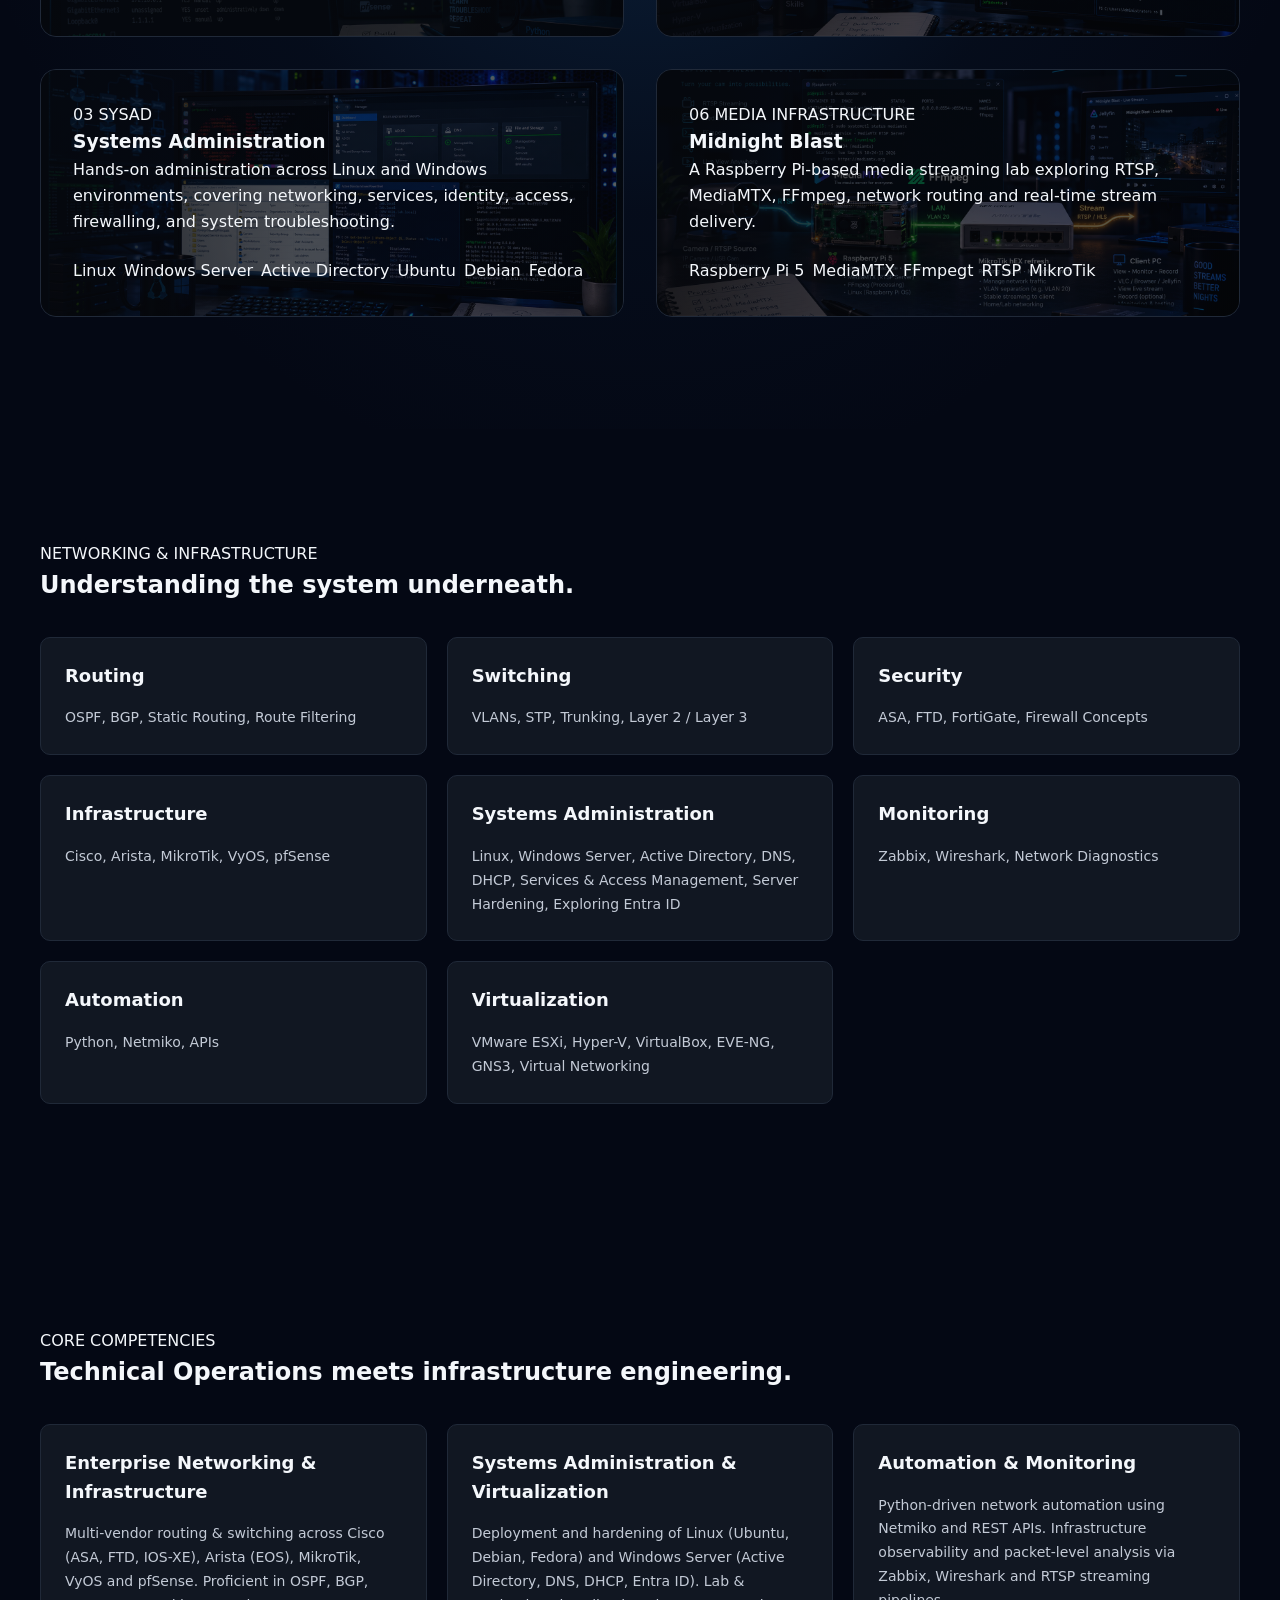
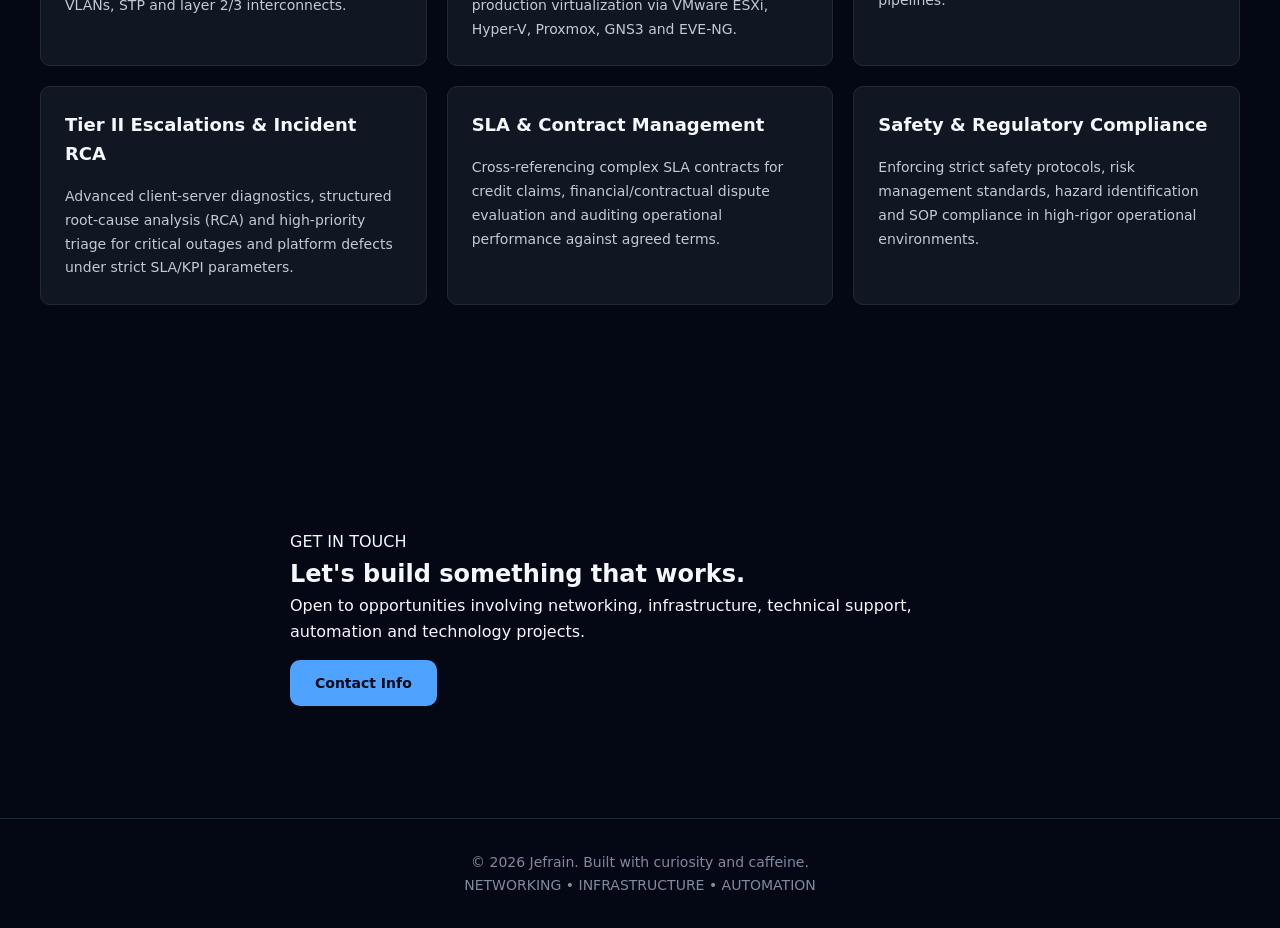
==== commit 44995bfa: "1" ====
--- a/index.html
+++ b/index.html
@@ -436,8 +436,8 @@
             <div class="skill-group">
               <h3 class="skill-title">Enterprise Networking & Infrastructure</h3>
               <p>
-                Multi-vendor routing & switching across Cisco (ASA, FTD, IOS-XE), Arista (EOS), MikroTik, VyOS, and pfSense. 
-                Proficient in OSPF, BGP, VLANs, STP, and layer 2/3 interconnects.
+                Multi-vendor routing & switching across Cisco (ASA, FTD, IOS-XE), Arista (EOS), MikroTik, VyOS and pfSense. 
+                Proficient in OSPF, BGP, VLANs, STP and layer 2/3 interconnects.
               </p>
             </div>
 
@@ -445,35 +445,35 @@
               <h3 class="skill-title">Systems Administration & Virtualization</h3>
               <p>
                 Deployment and hardening of Linux (Ubuntu, Debian, Fedora) and Windows Server (Active Directory, DNS, DHCP, Entra ID). 
-                Lab & production virtualization via VMware ESXi, Hyper-V, Proxmox, GNS3, and EVE-NG.
+                Lab & production virtualization via VMware ESXi, Hyper-V, Proxmox, GNS3 and EVE-NG.
               </p>
             </div>
 
             <div class="skill-group">
               <h3 class="skill-title">Automation & Monitoring</h3>
               <p>
-                Python-driven network automation using Netmiko and REST APIs. Infrastructure observability and packet-level analysis via Zabbix, Wireshark, and RTSP streaming pipelines.
+                Python-driven network automation using Netmiko and REST APIs. Infrastructure observability and packet-level analysis via Zabbix, Wireshark and RTSP streaming pipelines.
               </p>
             </div>
 
             <div class="skill-group">
               <h3 class="skill-title">Tier II Escalations & Incident RCA</h3>
               <p>
-                Advanced client-server diagnostics, structured root-cause analysis (RCA), and high-priority triage for critical outages and platform defects under strict SLA/KPI parameters.
+                Advanced client-server diagnostics, structured root-cause analysis (RCA) and high-priority triage for critical outages and platform defects under strict SLA/KPI parameters.
               </p>
             </div>
 
             <div class="skill-group">
               <h3 class="skill-title">SLA & Contract Management</h3>
               <p>
-                Cross-referencing complex SLA contracts for credit claims, financial/contractual dispute evaluation, and auditing operational performance against agreed terms.
+                Cross-referencing complex SLA contracts for credit claims, financial/contractual dispute evaluation and auditing operational performance against agreed terms.
               </p>
             </div>
 
             <div class="skill-group">
               <h3 class="skill-title">Safety & Regulatory Compliance</h3>
               <p>
-                Enforcing strict safety protocols, risk management standards, hazard identification, and SOP compliance in high-rigor operational environments.
+                Enforcing strict safety protocols, risk management standards, hazard identification and SOP compliance in high-rigor operational environments.
               </p>
             </div>
           </div>
@@ -494,7 +494,7 @@
 
           <p>
             Open to opportunities involving networking, infrastructure,
-            technical support, automation, and technology projects.
+            technical support, automation and technology projects.
           </p>
 
           <button type="button" class="btn btn-primary2" id="contactModalOpen">
--- a/css/main.css
+++ b/css/main.css
@@ -305,7 +305,6 @@
 }
 
 .btn-primary:hover {
-    color: transparent;
     background: var(--color-accent-light);
 }
 
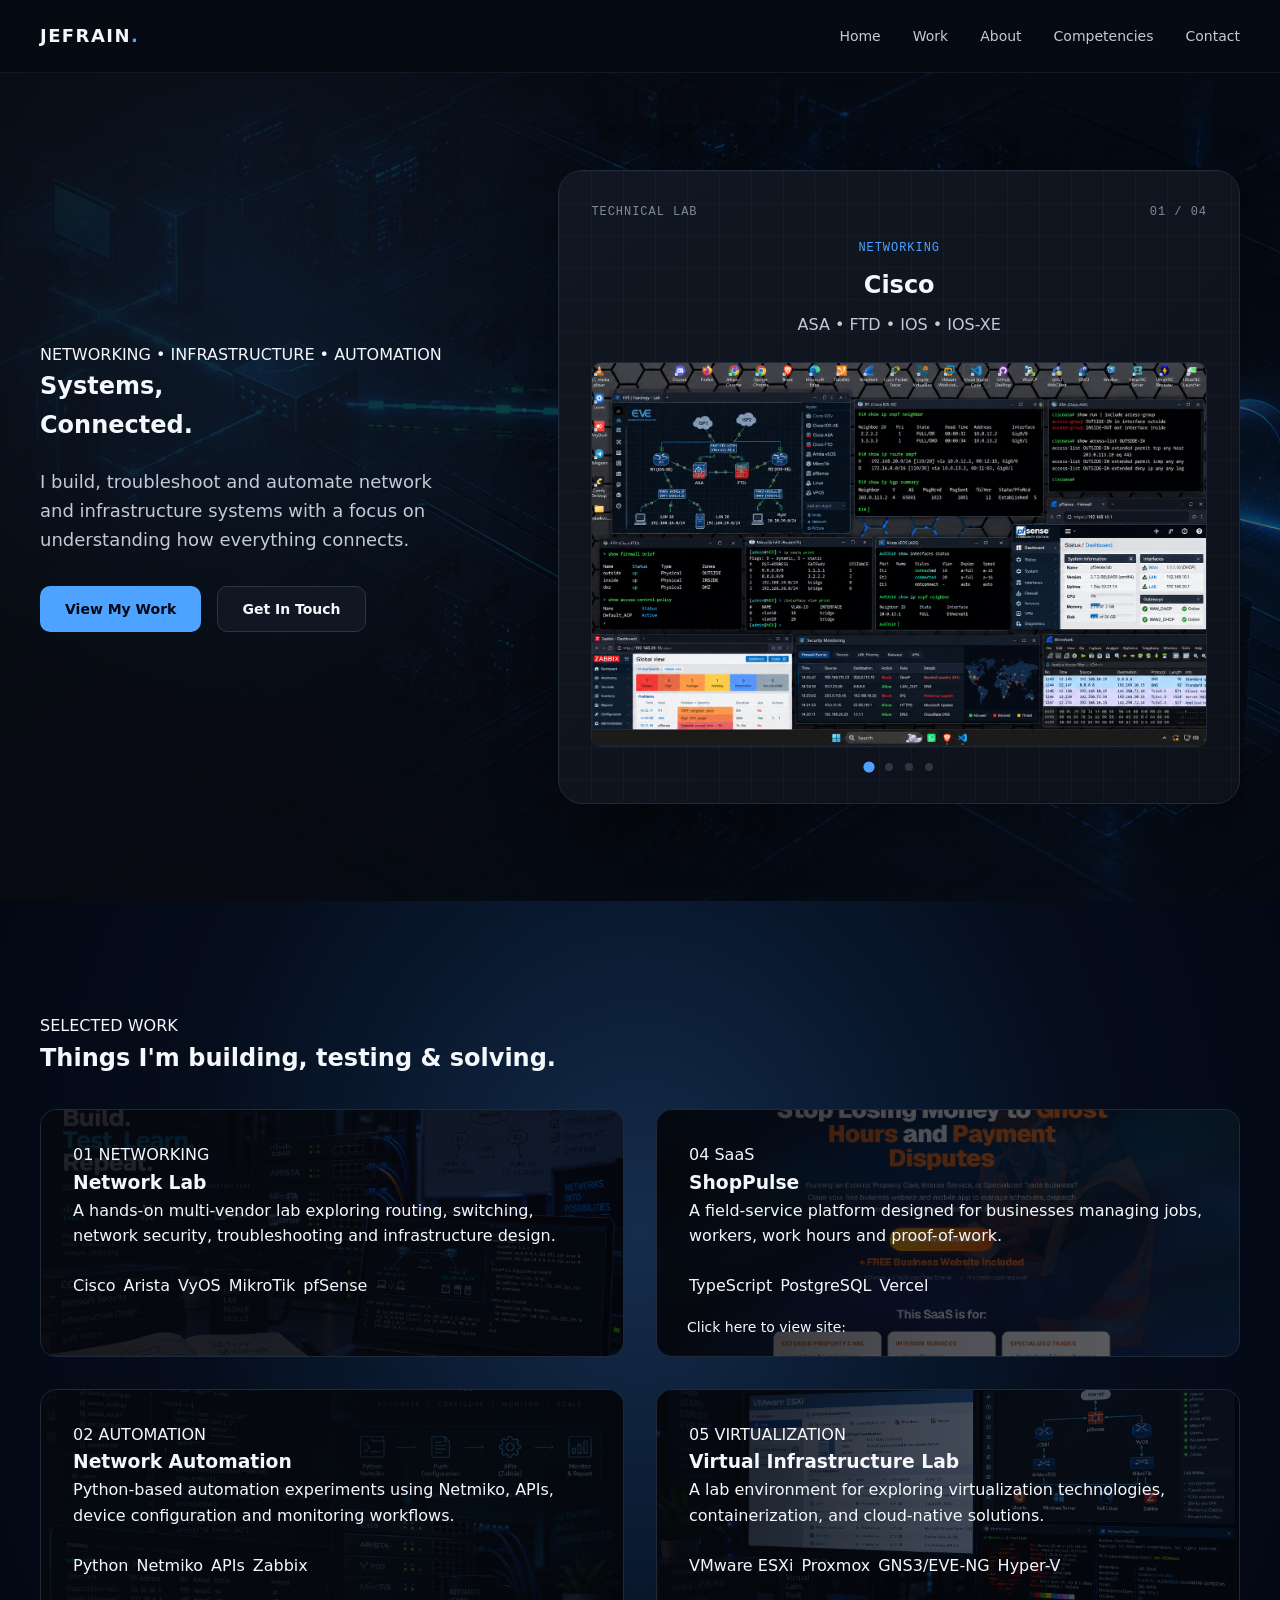
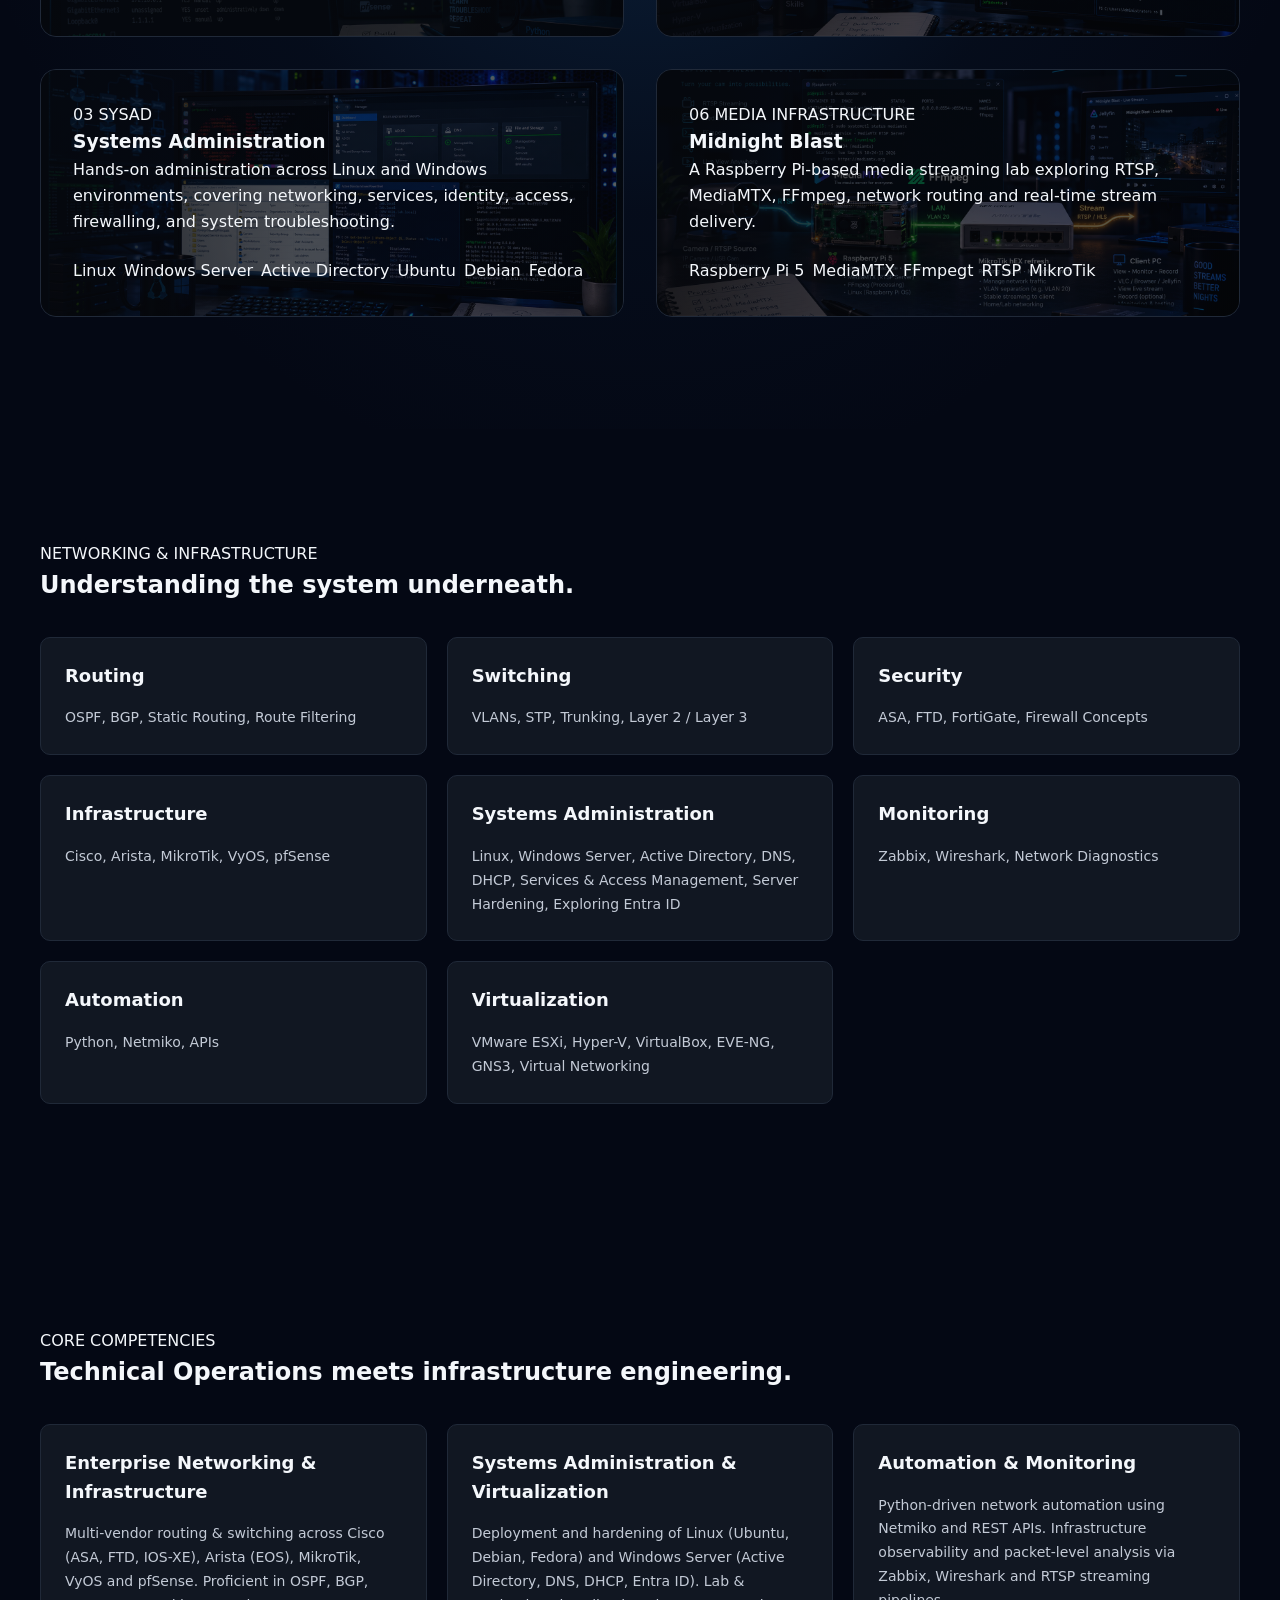
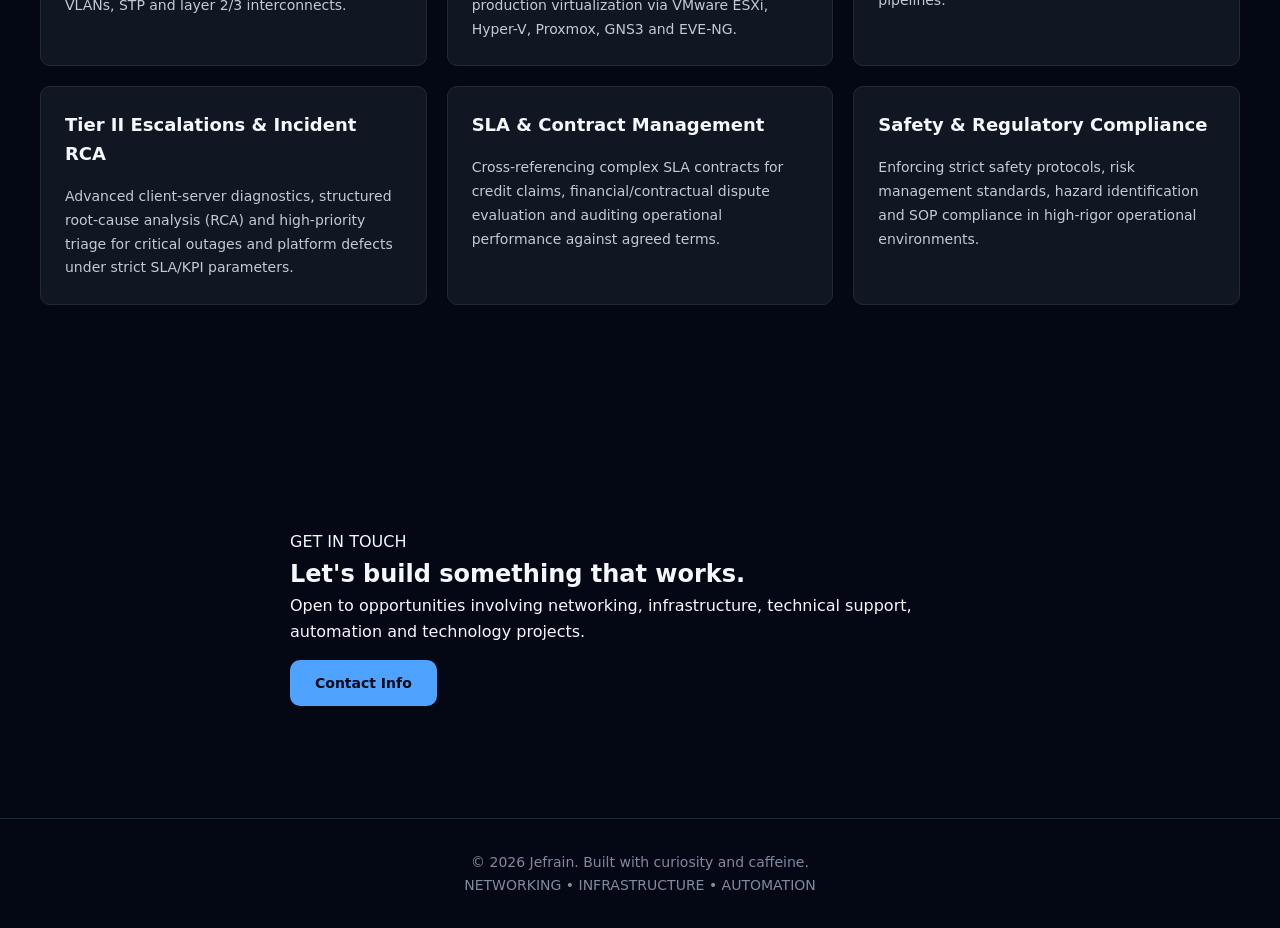
==== commit 48a88336: "Update index.html" ====
--- a/index.html
+++ b/index.html
@@ -31,7 +31,7 @@
           <li><a href="#home" class="nav-link">Home</a></li>
           <li><a href="#work" class="nav-link">Work</a></li>
           <li><a href="#about" class="nav-link">About</a></li>
-          <li><a href="#experience" class="nav-link">Experience</a></li>
+          <li><a href="#experience" class="nav-link">Competencies</a></li>
           <li><a href="#contact" class="nav-link">Contact</a></li>
         </ul>
               
